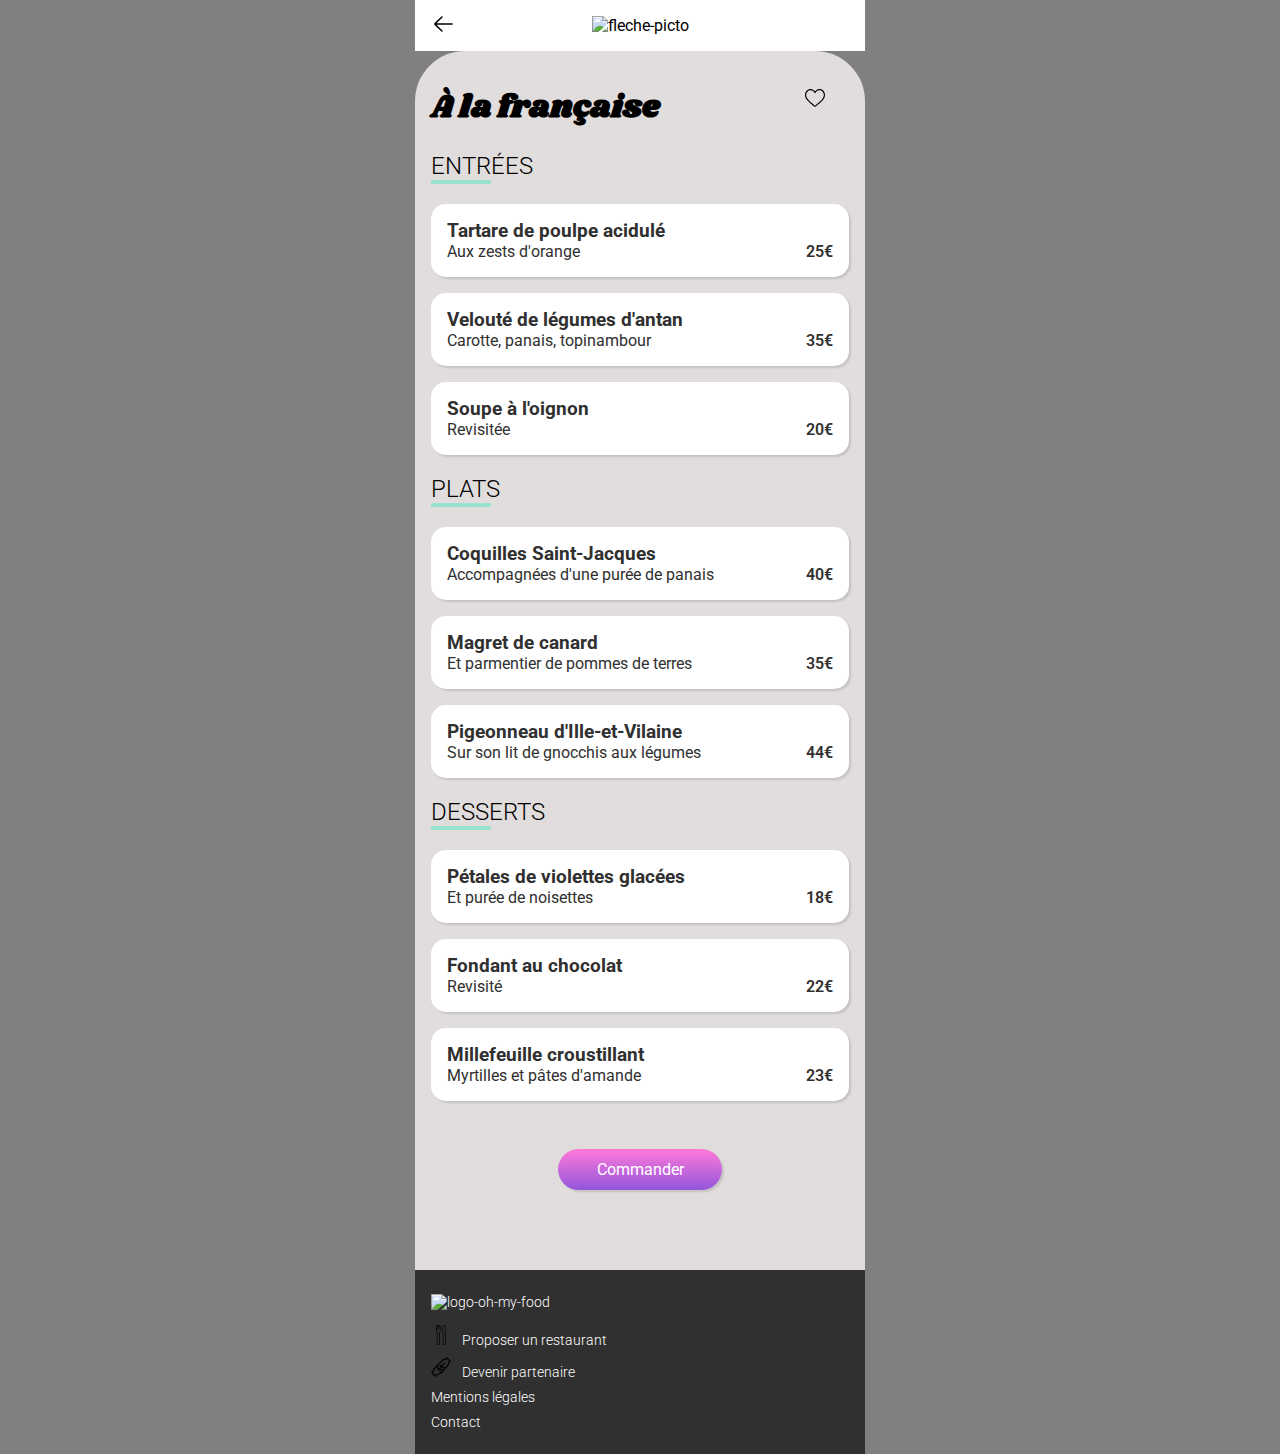
==== index.html @ eeed5c28 "V0.2 Sass réparé version bien avancée du projet" ====
<!DOCTYPE html>
<html lang="fr">
<head>
    <meta charset="UTF-8">
    <meta name="viewport" content="width=device-width, initial-scale=1.0">
    <title>Document</title>
    <link rel="stylesheet" href="style.css">
</head>
<body>

    <div class="page">


        <!-- Section header -->

        <header>

            <div class="fleche-section">
                <img src="images/pictos/left-arrow.svg" alt="">
            </div>

            <img src="images/logo/ohmyfood@2x.svg" alt="fleche-picto">

        </header>


        <!-- Section image -->

        <span>



        </span>



        <!-- Section corps de page -->


        <section class="corps-de-page">


            <div class="titre">

                <h1>À la française</h1>
                
                <span></span>
                
            </div>


            <!-- Section concernant les entrées -->


            <article>

                <h2>Entrées</h2>
    
    
                <a href="">
                    
                    <div>
                        <div class="description-plat">
    
                            <h3>Tartare de poulpe acidulé</h3>
                            <p>Aux zests d'orange</p>
    
                        </div>
    
                        <span>25€</span>
    
                    </div>

                </a>
                
                <a href="">

                    <div>
                        <div class="description-plat">
    
                            <h3>Velouté de légumes d'antan</h3>
                            <p>Carotte, panais, topinambour</p>
    
                        </div>
    
                        <span>35€</span>
    
                    </div>

                </a>

                <a href="">

                    <div>
                        <div class="description-plat">
    
                            <h3>Soupe à l'oignon</h3>
                            <p>Revisitée</p>
    
                        </div>
    
                        <span>20€</span>
    
                    </div>

                </a>
    
    


            </article>


            <!-- Section concernant les plats -->

            <article>

                <h2>Plats</h2>
    

                <a href="">

                    <div>
                        <div class="description-plat">
    
                            <h3>Coquilles Saint-Jacques</h3>
                            <p>Accompagnées d'une purée de panais</p>
    
                        </div>
    
                        <span>40€</span>
    
                    </div>

                </a>

                <a href="">

                    <div>
                        <div class="description-plat">
    
                            <h3>Magret de canard</h3>
                            <p>Et parmentier de pommes de terres</p>
    
                        </div>
    
                        <span>35€</span>
    
                    </div>

                </a>
                
                <a href="">

                    <div>
                        <div class="description-plat">
    
                            <h3>Pigeonneau d'Ille-et-Vilaine</h3>
                            <p>Sur son lit de gnocchis aux légumes</p>
    
                        </div>
    
                        <span>44€</span>
    
                    </div>

                </a>

    
            </article>


            <!-- Section concernant les desserts -->


            <article>

                <h2>Desserts</h2>
    

                <a href="">

                    <div>
                        <div class="description-plat">
    
                            <h3>Pétales de violettes glacées</h3>
                            <p>Et purée de noisettes</p>
    
                        </div>
    
                        <span>18€</span>
    
                    </div>

                </a>

                <a href="">

                    <div>
                        <div class="description-plat">
    
                            <h3>Fondant au chocolat</h3>
                            <p>Revisité</p>
    
                        </div>
    
                        <span>22€</span>
    
                    </div>

                </a>

                <a href="">

                    <div>
                        <div class="description-plat">
    
                            <h3>Millefeuille croustillant</h3>
                            <p>Myrtilles et pâtes d'amande</p>
    
                        </div>
    
                        <span>23€</span>
    
                    </div>

                </a>
    


            </article>




            <a href="" class="bouton-cta">Commander</a>



        </section>


        
        <!-- Section footer -->

        <footer>
            <img src="images/logo/ohmyfood.png" alt="logo-oh-my-food" class="logo-footer">
            <ul>
                <li><a href=""><img src="images/pictos/knife.svg" alt="couvert-picto"> Proposer un restaurant</a></li>
                <li><a href=""><img src="images/pictos/handshake.svg" alt="accord-picto"> Devenir partenaire</a></li>
                <li><a href="">Mentions légales</a></li>
                <li><a href="">Contact</a></li>
            </ul>
        </footer>



    </div>






    
</body>
</html>
---- style.css ----
@import url("https://fonts.googleapis.com/css2?family=Roboto:wght@100;300;400;500;700&family=Shrikhand&display=swap");
.padding, .page header, .page .corps-de-page, .page .corps-de-page article a div {
  padding: 1rem;
}

.arrondis, .page .corps-de-page article a div {
  border-radius: 15px;
}

.ombre, .bouton-cta, .page .corps-de-page article a div {
  -webkit-box-shadow: 2px 2px 2px rgba(50, 50, 50, 0.15);
          box-shadow: 2px 2px 2px rgba(50, 50, 50, 0.15);
}

.shrikhand, h1 {
  font-family: 'Shrikhand', cursive;
}

.roboto, body {
  font-family: 'Roboto', sans-serif;
}

.alignerCentre, .bouton-cta, .page header {
  text-align: center;
}

.block, .bouton-cta, .page .corps-de-page article h2::after, .page footer .logo-footer {
  display: block;
}

.relative, .page header, .page .corps-de-page .titre, .page .corps-de-page article a div {
  position: relative;
}

.absolute, .page header .fleche-section, .page .corps-de-page .titre span, .page .corps-de-page article a div span {
  position: absolute;
}

h2 {
  font-weight: 300;
}

.bouton-cta {
  background: -webkit-gradient(linear, left top, left bottom, from(#FF79DA), to(#9356DC));
  background: linear-gradient(#FF79DA, #9356DC);
  color: #FFF;
  padding: 0.7rem 2rem;
  border-radius: 50px;
  max-width: 100px;
  margin: 3rem auto 4rem;
}

body {
  background-color: grey;
  margin: 0;
}

a {
  color: #313030;
  text-decoration: none;
}

ul {
  list-style: none;
  padding-left: 0;
}

.wrapper, .page {
  width: 450px;
  margin: auto;
}

.page header {
  background-color: #FFF;
}

.page header .fleche-section {
  top: 50%;
  -webkit-transform: translateY(-50%);
          transform: translateY(-50%);
}

.page header .fleche-section img {
  width: 25px;
}

.page .corps-de-page {
  padding-top: 0.7rem;
  background-color: #e2dddd;
  border-top-left-radius: 50px;
  border-top-right-radius: 50px;
}

.page .corps-de-page .titre span {
  width: 20px;
  height: 20px;
  top: 0.3rem;
  right: 1.5rem;
  background: url(images/pictos/heart.svg) no-repeat;
}

.page .corps-de-page article h2 {
  text-transform: uppercase;
}

.page .corps-de-page article h2::after {
  content: "";
  width: 60px;
  height: 4px;
  background-color: #99E2D0;
}

.page .corps-de-page article a div {
  background-color: #FFF;
  margin-bottom: 1rem;
}

.page .corps-de-page article a div .description-plat {
  -webkit-box-shadow: none;
          box-shadow: none;
  padding: 0;
  margin: 0;
}

.page .corps-de-page article a div .description-plat h3, .page .corps-de-page article a div .description-plat p {
  margin: 0;
}

.page .corps-de-page article a div span {
  bottom: 1rem;
  right: 1rem;
  font-weight: 600;
}

.page footer {
  padding: 0.5rem 1rem;
  background-color: #313030;
  color: #FFF;
  font-size: 0.9rem;
  font-weight: 300;
}

.page footer .logo-footer {
  width: 150px;
  margin-top: 1rem;
}

.page footer ul li {
  margin: 0.5rem 0;
}

.page footer ul li a {
  color: #FFF;
}

.page footer ul li a img {
  width: 20px;
  height: 100%;
  color: #FFF;
  margin-right: 0.5rem;
}
/*# sourceMappingURL=style.css.map */
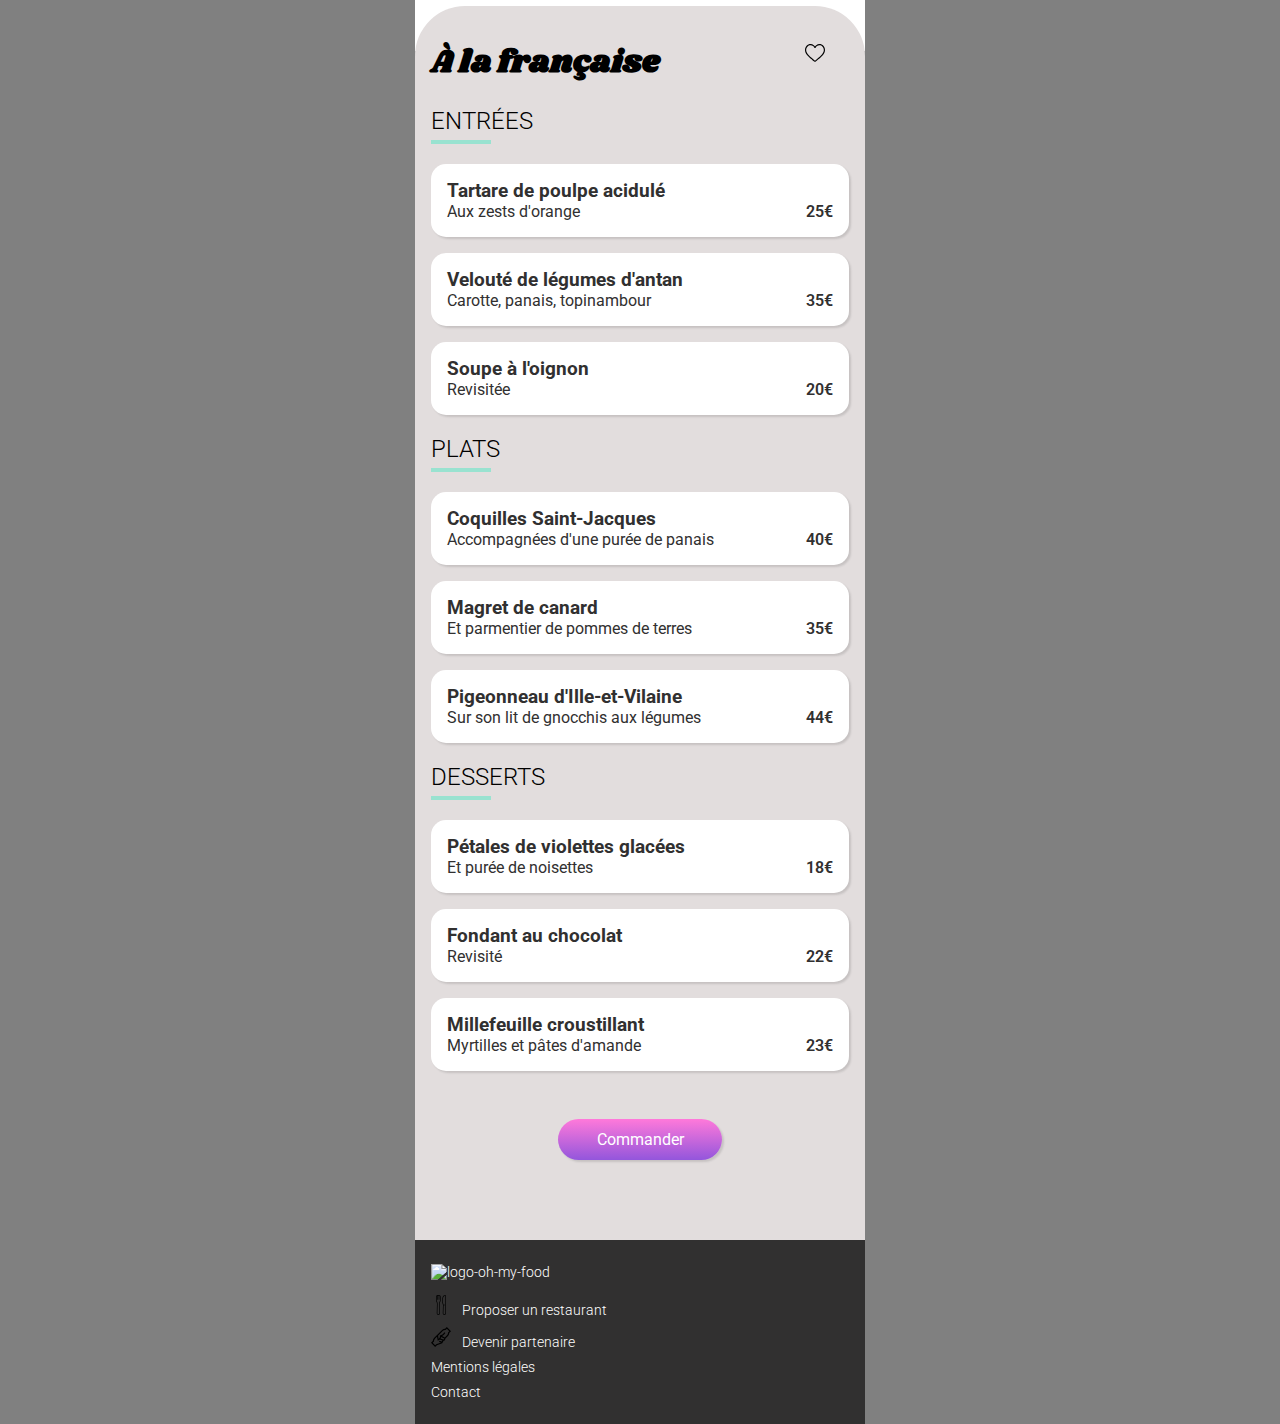
==== commit 95807e0a: "V 0.3 Template de page menu quasi finalisé, reste à traiter les problèmes de couleurs de logo et de " ====
--- a/index.html
+++ b/index.html
@@ -16,21 +16,22 @@
         <header>
 
             <div class="fleche-section">
-                <img src="images/pictos/left-arrow.svg" alt="">
+                <a href=""><img src="images/pictos/left-arrow.svg" alt=""></a>
             </div>
 
             <img src="images/logo/ohmyfood@2x.svg" alt="fleche-picto">
 
+
         </header>
 
 
         <!-- Section image -->
 
-        <span>
-
-
-
-        </span>
+        <figure>
+
+            <img src="images/restaurants/toa-heftiba-DQKerTsQwi0-unsplash.jpg" alt="cuisine-française">
+
+        </figure>
 
 
 
@@ -44,7 +45,7 @@
 
                 <h1>À la française</h1>
                 
-                <span></span>
+                <a href=""><span></span></a>
                 
             </div>
 
--- a/style.css
+++ b/style.css
@@ -24,15 +24,15 @@
   text-align: center;
 }
 
-.block, .bouton-cta, .page .corps-de-page article h2::after, .page footer .logo-footer {
+.block, .bouton-cta, .page figure img, .page .corps-de-page article h2::after, .page footer .logo-footer {
   display: block;
 }
 
-.relative, .page header, .page .corps-de-page .titre, .page .corps-de-page article a div {
+.relative, .page header, .page .corps-de-page, .page .corps-de-page .titre, .page .corps-de-page article a div {
   position: relative;
 }
 
-.absolute, .page header .fleche-section, .page .corps-de-page .titre span, .page .corps-de-page article a div span {
+.absolute, .page header .fleche-section, .page .corps-de-page .titre a span, .page .corps-de-page article a div span {
   position: absolute;
 }
 
@@ -65,6 +65,10 @@
   padding-left: 0;
 }
 
+img {
+  max-width: 100%;
+}
+
 .wrapper, .page {
   width: 450px;
   margin: auto;
@@ -84,14 +88,20 @@
   width: 25px;
 }
 
+.page figure {
+  margin: 0;
+}
+
 .page .corps-de-page {
   padding-top: 0.7rem;
+  z-index: 1;
+  margin-top: -4rem;
   background-color: #e2dddd;
   border-top-left-radius: 50px;
   border-top-right-radius: 50px;
 }
 
-.page .corps-de-page .titre span {
+.page .corps-de-page .titre a span {
   width: 20px;
   height: 20px;
   top: 0.3rem;
@@ -107,6 +117,7 @@
   content: "";
   width: 60px;
   height: 4px;
+  margin-top: 5px;
   background-color: #99E2D0;
 }
 
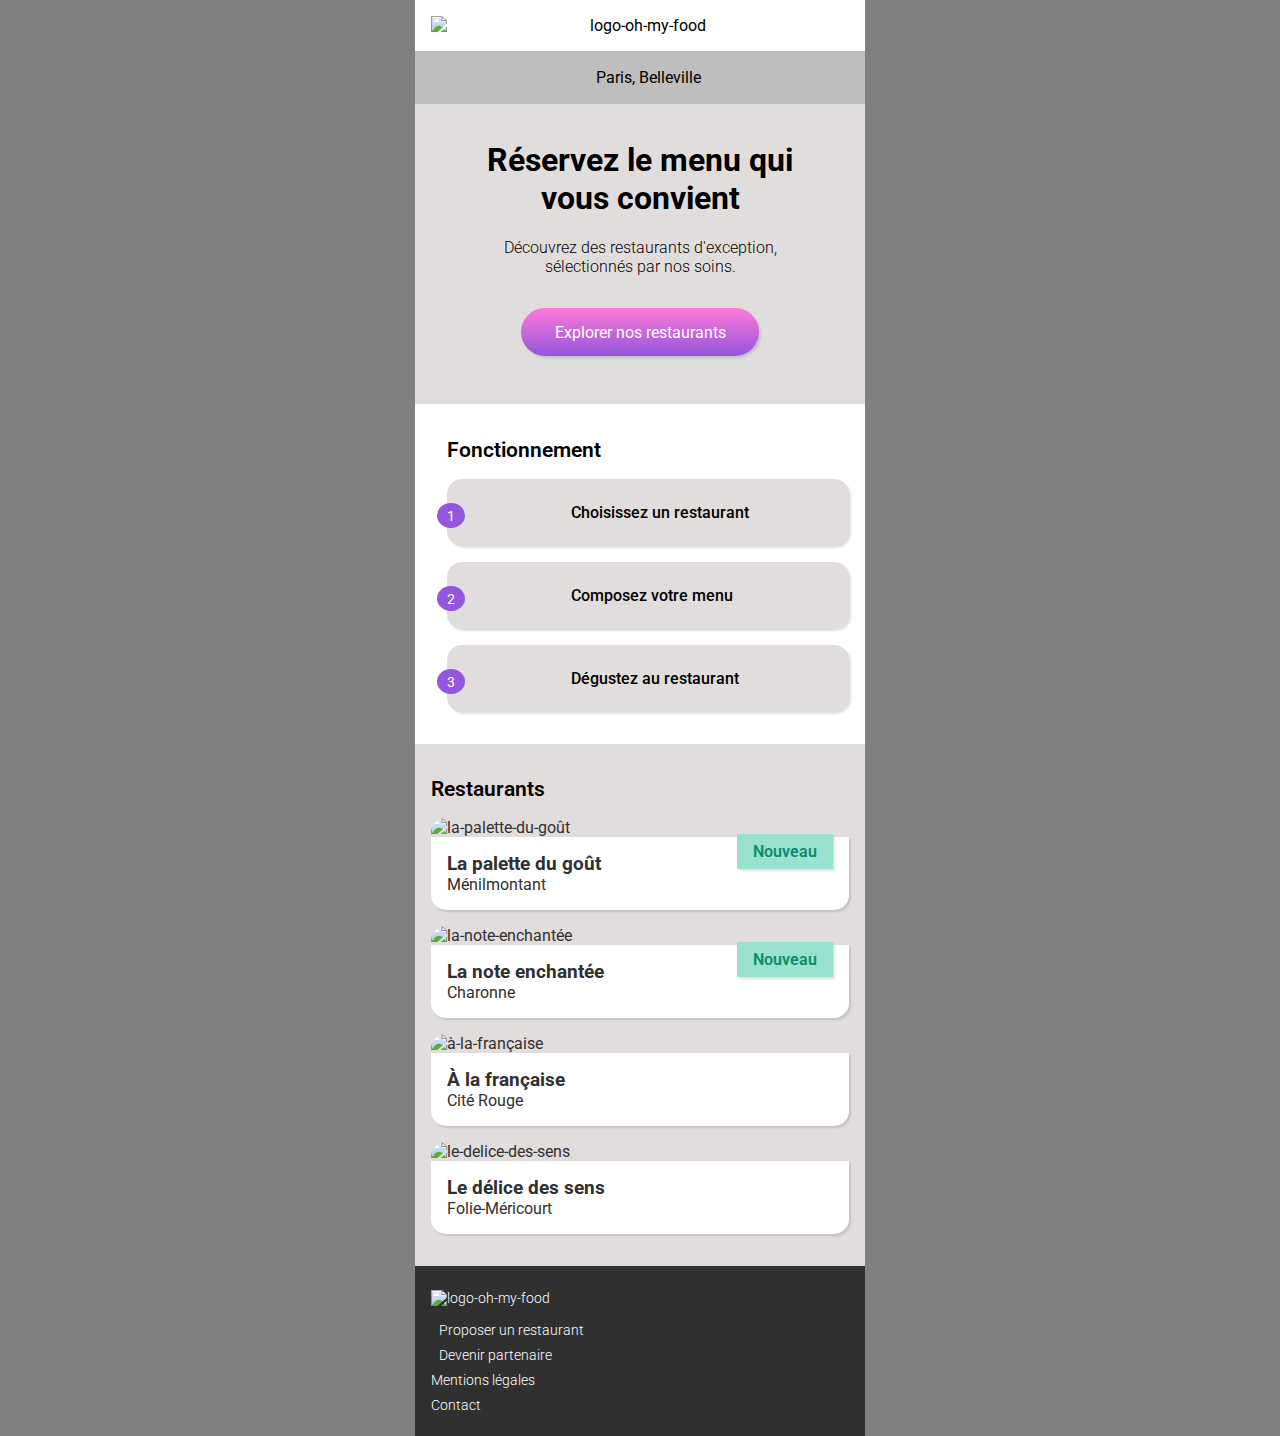
==== commit d60b22a0: "V 0.51 Templates des deux pages finalisés. Largeur max éventuellement à revoir. Il faut maintenant p" ====
--- a/index.html
+++ b/index.html
@@ -3,240 +3,152 @@
 <head>
     <meta charset="UTF-8">
     <meta name="viewport" content="width=device-width, initial-scale=1.0">
-    <title>Document</title>
+    <title>Oh my food</title>
     <link rel="stylesheet" href="style.css">
+    <script src="https://kit.fontawesome.com/1059b1d5ec.js" crossorigin="anonymous"></script>
+    <link href="https://kit-free.fontawesome.com/releases/latest/css/free-v4-shims.min.css" media="all" rel="stylesheet">
+    <link href="https://kit-free.fontawesome.com/releases/latest/css/free-v4-font-face.min.css" media="all" rel="stylesheet">
+    <link href="https://kit-free.fontawesome.com/releases/latest/css/free.min.css" media="all" rel="stylesheet">
 </head>
 <body>
 
-    <div class="page">
+    <div class="page accueil">
 
 
         <!-- Section header -->
 
         <header>
 
-            <div class="fleche-section">
-                <a href=""><img src="images/pictos/left-arrow.svg" alt=""></a>
-            </div>
-
-            <img src="images/logo/ohmyfood@2x.svg" alt="fleche-picto">
+            <img src="images/logo/ohmyfood@2x.svg" alt="logo-oh-my-food">
 
 
         </header>
 
 
-        <!-- Section image -->
+        <!-- Section localisation -->
 
-        <figure>
-
-            <img src="images/restaurants/toa-heftiba-DQKerTsQwi0-unsplash.jpg" alt="cuisine-française">
-
-        </figure>
+        <section class="localisation">
+            <p><i class="fas fa-map-marker-alt"></i>Paris, Belleville</p>
+        </section>
 
 
 
-        <!-- Section corps de page -->
+        <!-- Section présentation -->
 
 
-        <section class="corps-de-page">
+        <section class="presentation">
+
+            <h1>Réservez le menu qui <span>vous convient</span></h1>
+            <p>Découvrez des restaurants d'exception, sélectionnés par nos soins.</p>
+            <a href="" class="bouton-cta">Explorer nos restaurants</a>
+
+        </section>
 
 
-            <div class="titre">
+        <!-- Section fonctionnement -->
 
-                <h1>À la française</h1>
-                
-                <a href=""><span></span></a>
-                
-            </div>
+        
+        <section class="fonctionnement">
+
+            <h2>Fonctionnement</h2>
+
+            <ol>
+                <li><i class="fas fa-mobile-alt"></i><h3>Choisissez un restaurant</h3></li>
+                <li><i class="fas fa-list-ul"></i><h3>Composez votre menu</h3></li>
+                <li><i class="fas fa-store"></i><h3>Dégustez au restaurant</h3></li>
+            </ol>
 
 
-            <!-- Section concernant les entrées -->
-
-
-            <article>
-
-                <h2>Entrées</h2>
-    
-    
-                <a href="">
-                    
-                    <div>
-                        <div class="description-plat">
-    
-                            <h3>Tartare de poulpe acidulé</h3>
-                            <p>Aux zests d'orange</p>
-    
-                        </div>
-    
-                        <span>25€</span>
-    
-                    </div>
-
-                </a>
-                
-                <a href="">
-
-                    <div>
-                        <div class="description-plat">
-    
-                            <h3>Velouté de légumes d'antan</h3>
-                            <p>Carotte, panais, topinambour</p>
-    
-                        </div>
-    
-                        <span>35€</span>
-    
-                    </div>
-
-                </a>
-
-                <a href="">
-
-                    <div>
-                        <div class="description-plat">
-    
-                            <h3>Soupe à l'oignon</h3>
-                            <p>Revisitée</p>
-    
-                        </div>
-    
-                        <span>20€</span>
-    
-                    </div>
-
-                </a>
-    
-    
-
-
-            </article>
-
-
-            <!-- Section concernant les plats -->
-
-            <article>
-
-                <h2>Plats</h2>
-    
-
-                <a href="">
-
-                    <div>
-                        <div class="description-plat">
-    
-                            <h3>Coquilles Saint-Jacques</h3>
-                            <p>Accompagnées d'une purée de panais</p>
-    
-                        </div>
-    
-                        <span>40€</span>
-    
-                    </div>
-
-                </a>
-
-                <a href="">
-
-                    <div>
-                        <div class="description-plat">
-    
-                            <h3>Magret de canard</h3>
-                            <p>Et parmentier de pommes de terres</p>
-    
-                        </div>
-    
-                        <span>35€</span>
-    
-                    </div>
-
-                </a>
-                
-                <a href="">
-
-                    <div>
-                        <div class="description-plat">
-    
-                            <h3>Pigeonneau d'Ille-et-Vilaine</h3>
-                            <p>Sur son lit de gnocchis aux légumes</p>
-    
-                        </div>
-    
-                        <span>44€</span>
-    
-                    </div>
-
-                </a>
-
-    
-            </article>
-
-
-            <!-- Section concernant les desserts -->
-
-
-            <article>
-
-                <h2>Desserts</h2>
-    
-
-                <a href="">
-
-                    <div>
-                        <div class="description-plat">
-    
-                            <h3>Pétales de violettes glacées</h3>
-                            <p>Et purée de noisettes</p>
-    
-                        </div>
-    
-                        <span>18€</span>
-    
-                    </div>
-
-                </a>
-
-                <a href="">
-
-                    <div>
-                        <div class="description-plat">
-    
-                            <h3>Fondant au chocolat</h3>
-                            <p>Revisité</p>
-    
-                        </div>
-    
-                        <span>22€</span>
-    
-                    </div>
-
-                </a>
-
-                <a href="">
-
-                    <div>
-                        <div class="description-plat">
-    
-                            <h3>Millefeuille croustillant</h3>
-                            <p>Myrtilles et pâtes d'amande</p>
-    
-                        </div>
-    
-                        <span>23€</span>
-    
-                    </div>
-
-                </a>
-    
-
-
-            </article>
+        </section>
 
 
 
 
-            <a href="" class="bouton-cta">Commander</a>
+
+        <!-- Section liste de restaurants -->
 
 
+        <section class="restaurants">
+
+            <h2>Restaurants</h2>
+
+            <a href="la-palette-du-gout.html">
+
+                <div>
+                    
+                    <img src="images/restaurants/jay-wennington-N_Y88TWmGwA-unsplash.jpg" alt="la-palette-du-goût">
+    
+                    <em class="nouveau-bouton">Nouveau</em>
+
+                    <div class="description-vignette">
+
+    
+                        <h3>La palette du goût</h3>
+                        <p>Ménilmontant</p>
+    
+                        <a href=""><i class="far fa-heart"></i></a>
+                    </div>
+
+                    
+                </div>
+
+            </a>
+
+            <a href="la-note-enchantee.html">
+
+                <div>
+                    
+                    <img src="images/restaurants/stil-u2Lp8tXIcjw-unsplash.jpg" alt="la-note-enchantée">
+
+                    <em class="nouveau-bouton">Nouveau</em>
+    
+                    <div class="description-vignette">
+    
+                        <h3>La note enchantée</h3>
+                        <p>Charonne</p>
+    
+                        <a href=""><i class="far fa-heart"></i></a>
+                    </div>
+    
+                </div>
+
+            </a>
+
+            <a href="a-la-française.html">
+
+                <div>
+                    
+                    <img src="images/restaurants/toa-heftiba-DQKerTsQwi0-unsplash.jpg" alt="à-la-française">
+    
+                    <div class="description-vignette">
+    
+                        <h3>À la française</h3>
+                        <p>Cité Rouge</p>
+    
+                        <a href=""><i class="far fa-heart"></i></a>
+                    </div>
+    
+                </div>
+
+            </a>
+
+            <a href="le-delice-des-sens.html">
+
+                <div>
+                    
+                    <img src="images/restaurants/louis-hansel-shotsoflouis-qNBGVyOCY8Q-unsplash.jpg" alt="le-delice-des-sens">
+    
+                    <div class="description-vignette">
+    
+                        <h3>Le délice des sens</h3>
+                        <p>Folie-Méricourt</p>
+    
+                        <a href=""><i class="far fa-heart"></i></a>
+                    </div>
+    
+                </div>
+
+            </a>
 
         </section>
 
@@ -247,8 +159,8 @@
         <footer>
             <img src="images/logo/ohmyfood.png" alt="logo-oh-my-food" class="logo-footer">
             <ul>
-                <li><a href=""><img src="images/pictos/knife.svg" alt="couvert-picto"> Proposer un restaurant</a></li>
-                <li><a href=""><img src="images/pictos/handshake.svg" alt="accord-picto"> Devenir partenaire</a></li>
+                <li><a href=""><i class="fas fa-utensils"></i>Proposer un restaurant</a></li>
+                <li><a href=""><i class="fas fa-hands-helping"></i>Devenir partenaire</a></li>
                 <li><a href="">Mentions légales</a></li>
                 <li><a href="">Contact</a></li>
             </ul>
--- a/style.css
+++ b/style.css
@@ -1,13 +1,13 @@
 @import url("https://fonts.googleapis.com/css2?family=Roboto:wght@100;300;400;500;700&family=Shrikhand&display=swap");
-.padding, .page header, .page .corps-de-page, .page .corps-de-page article a div {
+.padding, .vignette, .accueil .fonctionnement ol li, .accueil .restaurants div .description-vignette, .accueil .restaurants .page .corps-de-page article a div .description-plat, .page .corps-de-page article a .accueil .restaurants div .description-plat, .page .corps-de-page article a div, section, .page header, .page .corps-de-page {
   padding: 1rem;
 }
 
-.arrondis, .page .corps-de-page article a div {
+.arrondis, .vignette, .accueil .fonctionnement ol li, .accueil .restaurants div .description-vignette, .accueil .restaurants .page .corps-de-page article a div .description-plat, .page .corps-de-page article a .accueil .restaurants div .description-plat, .page .corps-de-page article a div {
   border-radius: 15px;
 }
 
-.ombre, .bouton-cta, .page .corps-de-page article a div {
+.ombre, .bouton-cta, .nouveau-bouton, .vignette, .accueil .fonctionnement ol li, .accueil .restaurants div .description-vignette, .accueil .restaurants .page .corps-de-page article a div .description-plat, .page .corps-de-page article a .accueil .restaurants div .description-plat, .page .corps-de-page article a div {
   -webkit-box-shadow: 2px 2px 2px rgba(50, 50, 50, 0.15);
           box-shadow: 2px 2px 2px rgba(50, 50, 50, 0.15);
 }
@@ -16,38 +16,68 @@
   font-family: 'Shrikhand', cursive;
 }
 
-.roboto, body {
+.roboto, body, .accueil h1 {
   font-family: 'Roboto', sans-serif;
 }
 
-.alignerCentre, .bouton-cta, .page header {
+.alignerCentre, .bouton-cta, .accueil .localisation, .accueil .presentation, .accueil .fonctionnement ol li::before, .accueil .fonctionnement ol li i, .page header {
   text-align: center;
 }
 
-.block, .bouton-cta, .page figure img, .page .corps-de-page article h2::after, .page footer .logo-footer {
+.block, .bouton-cta, img, .accueil .presentation h1 span, .accueil .fonctionnement ol li::before, .page figure img, .page .corps-de-page article h2::after, .page footer .logo-footer {
   display: block;
 }
 
-.relative, .page header, .page .corps-de-page, .page .corps-de-page .titre, .page .corps-de-page article a div {
+.relative, .vignette, .accueil .fonctionnement ol li, .accueil .restaurants div .description-vignette, .accueil .restaurants .page .corps-de-page article a div .description-plat, .page .corps-de-page article a .accueil .restaurants div .description-plat, .page .corps-de-page article a div, .accueil .restaurants div, .page header, .page .corps-de-page, .page .corps-de-page .titre {
   position: relative;
 }
 
-.absolute, .page header .fleche-section, .page .corps-de-page .titre a span, .page .corps-de-page article a div span {
+.absolute, .nouveau-bouton, .fa-heart, .accueil .fonctionnement ol li::before, .accueil .fonctionnement ol li i, .page header .fleche-section, .page .corps-de-page article a div span {
   position: absolute;
 }
 
 h2 {
   font-weight: 300;
+  font-size: 1.3rem;
 }
 
 .bouton-cta {
+  padding: 0.9rem 1.8rem;
+  max-width: 100px;
+  margin: 3rem auto 4rem;
   background: -webkit-gradient(linear, left top, left bottom, from(#FF79DA), to(#9356DC));
   background: linear-gradient(#FF79DA, #9356DC);
   color: #FFF;
-  padding: 0.7rem 2rem;
   border-radius: 50px;
-  max-width: 100px;
-  margin: 3rem auto 4rem;
+}
+
+.nouveau-bouton {
+  z-index: 1;
+  top: 1rem;
+  right: 1rem;
+  left: auto;
+  padding: 0.5rem 1rem;
+  background-color: #99E2D0;
+  color: #088C6B;
+  font-style: normal;
+  font-weight: 600;
+}
+
+.vignette, .accueil .fonctionnement ol li, .accueil .restaurants div .description-vignette, .accueil .restaurants .page .corps-de-page article a div .description-plat, .page .corps-de-page article a .accueil .restaurants div .description-plat, .page .corps-de-page article a div {
+  background-color: #FFF;
+  margin-bottom: 1rem;
+  cursor: pointer;
+}
+
+.description-vignette, .page .corps-de-page article a div .description-plat {
+  -webkit-box-shadow: none;
+          box-shadow: none;
+  padding: 0;
+  margin: 0;
+}
+
+.description-vignette h3, .page .corps-de-page article a div .description-plat h3, .description-vignette p, .page .corps-de-page article a div .description-plat p {
+  margin: 0;
 }
 
 body {
@@ -69,13 +99,139 @@
   max-width: 100%;
 }
 
+.fa-heart {
+  font-size: 1.5rem;
+}
+
+.fa-heart:hover {
+  color: #9356DC;
+}
+
 .wrapper, .page {
   width: 450px;
   margin: auto;
 }
 
+.accueil h2 {
+  font-weight: 600;
+}
+
+.accueil .localisation {
+  background-color: #bebebe;
+  padding: 0.05rem;
+}
+
+.accueil .localisation p i {
+  margin-right: 1rem;
+}
+
+.accueil .presentation {
+  background-color: #e2dddd;
+}
+
+.accueil .presentation p {
+  font-weight: 300;
+  max-width: 300px;
+  margin: auto;
+}
+
+.accueil .presentation .bouton-cta {
+  max-width: 180px;
+  margin: 2rem auto;
+}
+
+.accueil .fonctionnement {
+  padding-left: 2rem;
+  background-color: #FFF;
+}
+
+.accueil .fonctionnement ol {
+  padding-left: 0;
+}
+
+.accueil .fonctionnement ol li {
+  padding: 1.5rem;
+  background-color: #e2dddd;
+  list-style: none;
+}
+
+.accueil .fonctionnement ol li::before {
+  padding: 0.3rem 0.6rem 0.2rem;
+  font-size: 0.9rem;
+  margin-left: -2.1rem;
+  background-color: #9356DC;
+  color: #FFF;
+  border-radius: 100%;
+}
+
+.accueil .fonctionnement ol li::before:nth-of-type(1) {
+  content: "1";
+}
+
+.accueil .fonctionnement ol li::before:nth-of-type(2) {
+  content: "2";
+}
+
+.accueil .fonctionnement ol li::before:nth-of-type(3) {
+  content: "3";
+}
+
+.accueil .fonctionnement ol li:nth-of-type(1)::before {
+  content: "1";
+}
+
+.accueil .fonctionnement ol li:nth-of-type(2)::before {
+  content: "2";
+}
+
+.accueil .fonctionnement ol li:nth-of-type(3)::before {
+  content: "3";
+}
+
+.accueil .fonctionnement ol li i {
+  width: 20px;
+  left: 10%;
+  top: 40%;
+  color: #7B7B7B;
+  font-size: 1.3rem;
+}
+
+.accueil .fonctionnement ol li h3 {
+  padding-left: 100px;
+  margin: 0;
+  font-size: 1rem;
+  font-weight: 500;
+}
+
+.accueil .restaurants {
+  background-color: #e2dddd;
+}
+
+.accueil .restaurants div img {
+  max-height: 200px;
+  width: 100%;
+  -o-object-fit: cover;
+     object-fit: cover;
+  border-top-left-radius: 15px;
+  border-top-right-radius: 15px;
+}
+
+.accueil .restaurants div .vignette, .accueil .restaurants div .fonctionnement ol li, .accueil .fonctionnement ol .restaurants div li, .accueil .restaurants div .description-vignette, .accueil .restaurants .page .corps-de-page article a div .description-plat, .page .corps-de-page article a .accueil .restaurants div .description-plat, .accueil .restaurants div .page .corps-de-page article a div, .page .corps-de-page article a .accueil .restaurants div div {
+  border-top-left-radius: 0;
+  border-top-right-radius: 0;
+}
+
+.accueil .restaurants div .description-vignette .fa-heart, .accueil .restaurants .page .corps-de-page article a div .description-plat .fa-heart, .page .corps-de-page article a .accueil .restaurants div .description-plat .fa-heart {
+  right: 1.5rem;
+  top: 25%;
+}
+
 .page header {
   background-color: #FFF;
+}
+
+.page header img {
+  margin: auto;
 }
 
 .page header .fleche-section {
@@ -84,12 +240,19 @@
           transform: translateY(-50%);
 }
 
-.page header .fleche-section img {
+.page header .fleche-section i {
   width: 25px;
 }
 
 .page figure {
   margin: 0;
+}
+
+.page figure img {
+  width: 100%;
+  max-height: 300px;
+  -o-object-fit: cover;
+     object-fit: cover;
 }
 
 .page .corps-de-page {
@@ -101,12 +264,16 @@
   border-top-right-radius: 50px;
 }
 
-.page .corps-de-page .titre a span {
+.page .corps-de-page .titre h1 {
+  font-size: 2rem;
+}
+
+.page .corps-de-page .titre a .fa-heart {
   width: 20px;
   height: 20px;
-  top: 0.3rem;
+  top: 0.7rem;
   right: 1.5rem;
-  background: url(images/pictos/heart.svg) no-repeat;
+  font-size: 1.5rem;
 }
 
 .page .corps-de-page article h2 {
@@ -121,22 +288,6 @@
   background-color: #99E2D0;
 }
 
-.page .corps-de-page article a div {
-  background-color: #FFF;
-  margin-bottom: 1rem;
-}
-
-.page .corps-de-page article a div .description-plat {
-  -webkit-box-shadow: none;
-          box-shadow: none;
-  padding: 0;
-  margin: 0;
-}
-
-.page .corps-de-page article a div .description-plat h3, .page .corps-de-page article a div .description-plat p {
-  margin: 0;
-}
-
 .page .corps-de-page article a div span {
   bottom: 1rem;
   right: 1rem;
@@ -164,10 +315,10 @@
   color: #FFF;
 }
 
-.page footer ul li a img {
-  width: 20px;
-  height: 100%;
+.page footer ul li a i {
+  width: 18px;
   color: #FFF;
   margin-right: 0.5rem;
+  text-align: center;
 }
 /*# sourceMappingURL=style.css.map */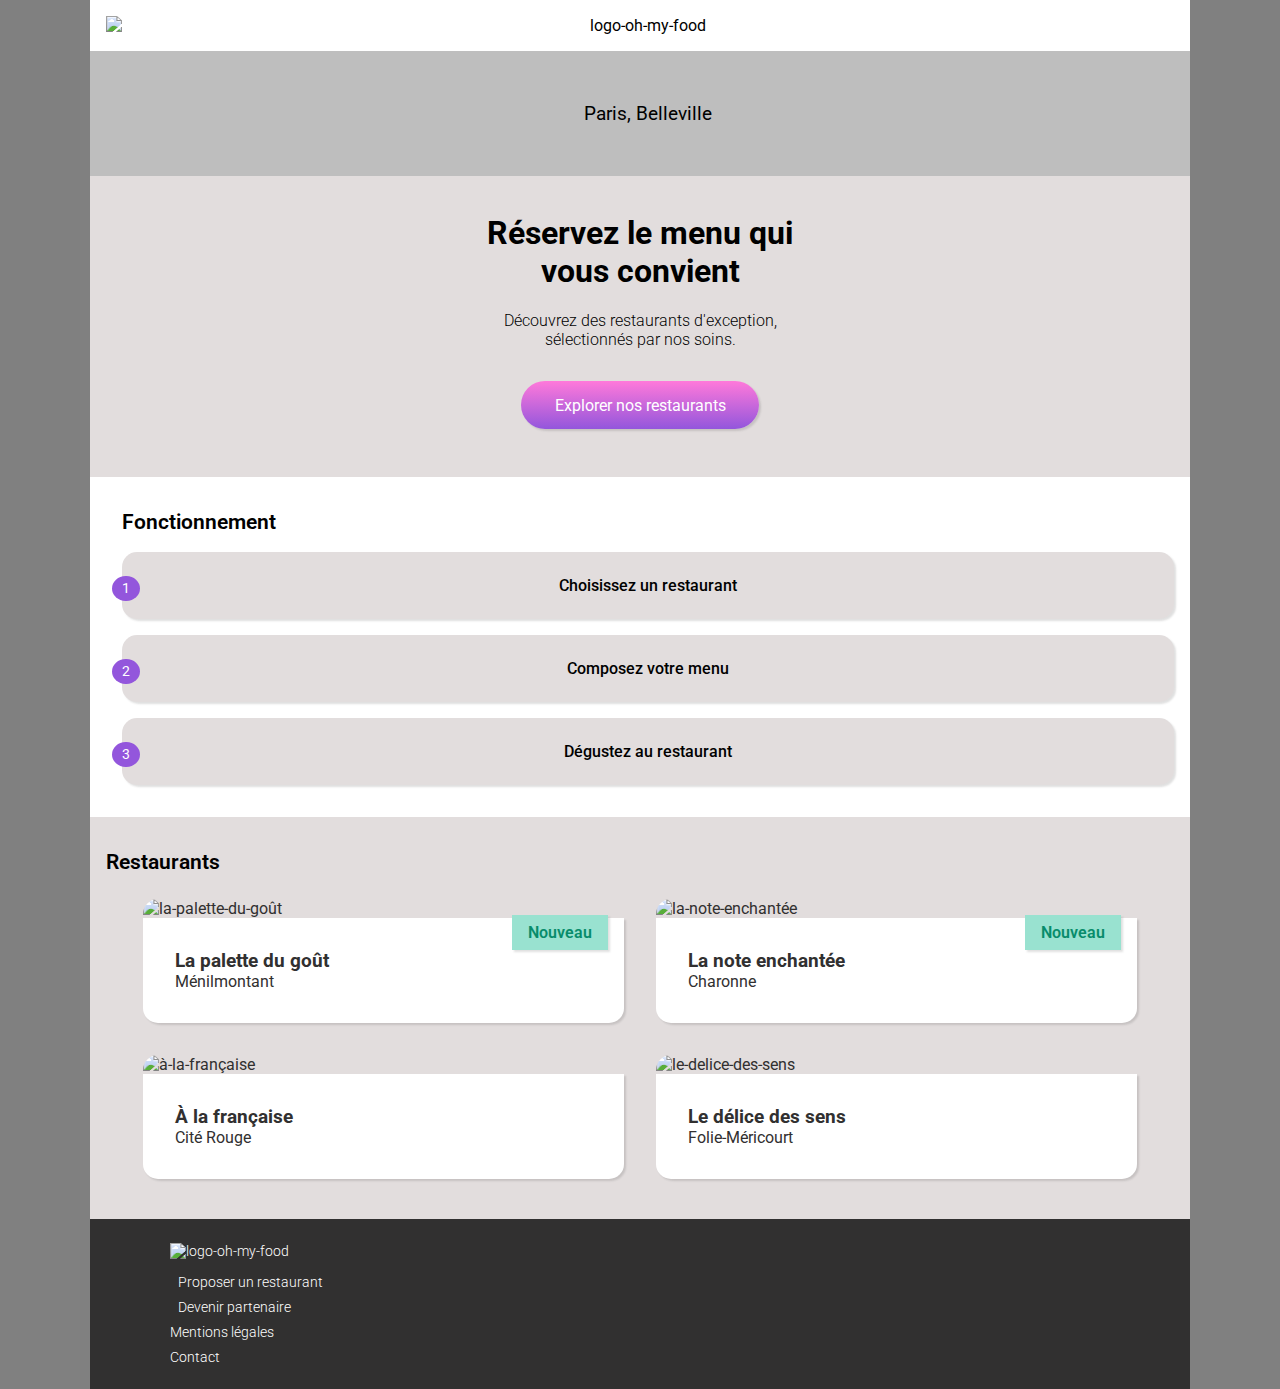
==== commit dde27a7f: "V 0.68 Responsive terminé. Quelques ajustements éventuels à finaliser. Passer aux animations ensuite" ====
--- a/index.html
+++ b/index.html
@@ -72,83 +72,88 @@
 
             <h2>Restaurants</h2>
 
-            <a href="la-palette-du-gout.html">
+            <div class="liste-restaurants">
 
-                <div>
-                    
-                    <img src="images/restaurants/jay-wennington-N_Y88TWmGwA-unsplash.jpg" alt="la-palette-du-goût">
+                <a href="la-palette-du-gout.html">
     
-                    <em class="nouveau-bouton">Nouveau</em>
-
-                    <div class="description-vignette">
-
+                    <div class="restaurant-item">
+                        
+                        <img src="images/restaurants/jay-wennington-N_Y88TWmGwA-unsplash.jpg" alt="la-palette-du-goût">
+        
+                        <em class="nouveau-bouton">Nouveau</em>
     
-                        <h3>La palette du goût</h3>
-                        <p>Ménilmontant</p>
+                        <div class="description-vignette">
     
-                        <a href=""><i class="far fa-heart"></i></a>
-                    </div>
-
-                    
-                </div>
-
-            </a>
-
-            <a href="la-note-enchantee.html">
-
-                <div>
-                    
-                    <img src="images/restaurants/stil-u2Lp8tXIcjw-unsplash.jpg" alt="la-note-enchantée">
-
-                    <em class="nouveau-bouton">Nouveau</em>
+        
+                            <h3>La palette du goût</h3>
+                            <p>Ménilmontant</p>
+        
+                            <a href=""><i class="far fa-heart"></i></a>
+                        </div>
     
-                    <div class="description-vignette">
-    
-                        <h3>La note enchantée</h3>
-                        <p>Charonne</p>
-    
-                        <a href=""><i class="far fa-heart"></i></a>
+                        
                     </div>
     
-                </div>
-
-            </a>
-
-            <a href="a-la-française.html">
-
-                <div>
-                    
-                    <img src="images/restaurants/toa-heftiba-DQKerTsQwi0-unsplash.jpg" alt="à-la-française">
+                </a>
     
-                    <div class="description-vignette">
+                <a href="la-note-enchantee.html">
     
-                        <h3>À la française</h3>
-                        <p>Cité Rouge</p>
+                    <div class="restaurant-item">
+                        
+                        <img src="images/restaurants/stil-u2Lp8tXIcjw-unsplash.jpg" alt="la-note-enchantée">
     
-                        <a href=""><i class="far fa-heart"></i></a>
+                        <em class="nouveau-bouton">Nouveau</em>
+        
+                        <div class="description-vignette">
+        
+                            <h3>La note enchantée</h3>
+                            <p>Charonne</p>
+        
+                            <a href=""><i class="far fa-heart"></i></a>
+                        </div>
+        
                     </div>
     
-                </div>
-
-            </a>
-
-            <a href="le-delice-des-sens.html">
-
-                <div>
-                    
-                    <img src="images/restaurants/louis-hansel-shotsoflouis-qNBGVyOCY8Q-unsplash.jpg" alt="le-delice-des-sens">
+                </a>
     
-                    <div class="description-vignette">
+                <a href="a-la-française.html">
     
-                        <h3>Le délice des sens</h3>
-                        <p>Folie-Méricourt</p>
-    
-                        <a href=""><i class="far fa-heart"></i></a>
+                    <div class="restaurant-item">
+                        
+                        <img src="images/restaurants/toa-heftiba-DQKerTsQwi0-unsplash.jpg" alt="à-la-française">
+        
+                        <div class="description-vignette">
+        
+                            <h3>À la française</h3>
+                            <p>Cité Rouge</p>
+        
+                            <a href=""><i class="far fa-heart"></i></a>
+                        </div>
+        
                     </div>
     
-                </div>
+                </a>
+    
+                <a href="le-delice-des-sens.html">
+    
+                    <div class="restaurant-item">
+                        
+                        <img src="images/restaurants/louis-hansel-shotsoflouis-qNBGVyOCY8Q-unsplash.jpg" alt="le-delice-des-sens">
+        
+                        <div class="description-vignette">
+        
+                            <h3>Le délice des sens</h3>
+                            <p>Folie-Méricourt</p>
+        
+                            <a href=""><i class="far fa-heart"></i></a>
+                        </div>
+        
+                    </div>
+    
+                </a>
 
-            </a>
+            </div>
+
 
         </section>
 
@@ -162,7 +167,7 @@
                 <li><a href=""><i class="fas fa-utensils"></i>Proposer un restaurant</a></li>
                 <li><a href=""><i class="fas fa-hands-helping"></i>Devenir partenaire</a></li>
                 <li><a href="">Mentions légales</a></li>
-                <li><a href="">Contact</a></li>
+                <li><a href="mailto:mb.bruggisser@gmail.com">Contact</a></li>
             </ul>
         </footer>
 
--- a/style.css
+++ b/style.css
@@ -1,13 +1,13 @@
 @import url("https://fonts.googleapis.com/css2?family=Roboto:wght@100;300;400;500;700&family=Shrikhand&display=swap");
-.padding, .vignette, .accueil .fonctionnement ol li, .accueil .restaurants div .description-vignette, .accueil .restaurants .page .corps-de-page article a div .description-plat, .page .corps-de-page article a .accueil .restaurants div .description-plat, .page .corps-de-page article a div, section, .page header, .page .corps-de-page {
+.padding, .vignette, .accueil .fonctionnement ol li, .accueil .restaurants .liste-restaurants div .description-vignette, .accueil .restaurants .liste-restaurants .page .corps-de-page .plats article .liste-plats a div .description-plat, .page .corps-de-page .plats article .liste-plats a .accueil .restaurants .liste-restaurants div .description-plat, .page .corps-de-page .plats article .liste-plats a div, section, .page header, .page .corps-de-page {
   padding: 1rem;
 }
 
-.arrondis, .vignette, .accueil .fonctionnement ol li, .accueil .restaurants div .description-vignette, .accueil .restaurants .page .corps-de-page article a div .description-plat, .page .corps-de-page article a .accueil .restaurants div .description-plat, .page .corps-de-page article a div {
+.arrondis, .vignette, .accueil .fonctionnement ol li, .accueil .restaurants .liste-restaurants div .description-vignette, .accueil .restaurants .liste-restaurants .page .corps-de-page .plats article .liste-plats a div .description-plat, .page .corps-de-page .plats article .liste-plats a .accueil .restaurants .liste-restaurants div .description-plat, .page .corps-de-page .plats article .liste-plats a div {
   border-radius: 15px;
 }
 
-.ombre, .bouton-cta, .nouveau-bouton, .vignette, .accueil .fonctionnement ol li, .accueil .restaurants div .description-vignette, .accueil .restaurants .page .corps-de-page article a div .description-plat, .page .corps-de-page article a .accueil .restaurants div .description-plat, .page .corps-de-page article a div {
+.ombre, .bouton-cta, .nouveau-bouton, .vignette, .accueil .fonctionnement ol li, .accueil .restaurants .liste-restaurants div .description-vignette, .accueil .restaurants .liste-restaurants .page .corps-de-page .plats article .liste-plats a div .description-plat, .page .corps-de-page .plats article .liste-plats a .accueil .restaurants .liste-restaurants div .description-plat, .page .corps-de-page .plats article .liste-plats a div {
   -webkit-box-shadow: 2px 2px 2px rgba(50, 50, 50, 0.15);
           box-shadow: 2px 2px 2px rgba(50, 50, 50, 0.15);
 }
@@ -24,16 +24,25 @@
   text-align: center;
 }
 
-.block, .bouton-cta, img, .accueil .presentation h1 span, .accueil .fonctionnement ol li::before, .page figure img, .page .corps-de-page article h2::after, .page footer .logo-footer {
+.block, .bouton-cta, img, .accueil .presentation h1 span, .accueil .fonctionnement ol li::before, .page figure img, .page .corps-de-page .plats article h2::after, .page footer .logo-footer {
   display: block;
 }
 
-.relative, .vignette, .accueil .fonctionnement ol li, .accueil .restaurants div .description-vignette, .accueil .restaurants .page .corps-de-page article a div .description-plat, .page .corps-de-page article a .accueil .restaurants div .description-plat, .page .corps-de-page article a div, .accueil .restaurants div, .page header, .page .corps-de-page, .page .corps-de-page .titre {
+.cacher {
+  display: none;
+}
+
+.relative, .vignette, .accueil .fonctionnement ol li, .accueil .restaurants .liste-restaurants div .description-vignette, .accueil .restaurants .liste-restaurants .page .corps-de-page .plats article .liste-plats a div .description-plat, .page .corps-de-page .plats article .liste-plats a .accueil .restaurants .liste-restaurants div .description-plat, .page .corps-de-page .plats article .liste-plats a div, .accueil .restaurants .liste-restaurants div, .page header, .page .corps-de-page, .page .corps-de-page .titre {
   position: relative;
 }
 
-.absolute, .nouveau-bouton, .fa-heart, .accueil .fonctionnement ol li::before, .accueil .fonctionnement ol li i, .page header .fleche-section, .page .corps-de-page article a div span {
+.absolute, .nouveau-bouton, .fa-heart, .accueil .fonctionnement ol li::before, .accueil .fonctionnement ol li i, .page header .fleche-section, .page .corps-de-page .plats article .liste-plats a div span {
   position: absolute;
+}
+
+.animer, .bouton-cta {
+  -webkit-transition: 0.5s;
+  transition: 0.5s;
 }
 
 h2 {
@@ -49,6 +58,11 @@
   background: linear-gradient(#FF79DA, #9356DC);
   color: #FFF;
   border-radius: 50px;
+}
+
+.bouton-cta:hover {
+  background: -webkit-gradient(linear, left top, left bottom, from(#E69AE0), to(#B274E1));
+  background: linear-gradient(#E69AE0, #B274E1);
 }
 
 .nouveau-bouton {
@@ -63,20 +77,20 @@
   font-weight: 600;
 }
 
-.vignette, .accueil .fonctionnement ol li, .accueil .restaurants div .description-vignette, .accueil .restaurants .page .corps-de-page article a div .description-plat, .page .corps-de-page article a .accueil .restaurants div .description-plat, .page .corps-de-page article a div {
+.vignette, .accueil .fonctionnement ol li, .accueil .restaurants .liste-restaurants div .description-vignette, .accueil .restaurants .liste-restaurants .page .corps-de-page .plats article .liste-plats a div .description-plat, .page .corps-de-page .plats article .liste-plats a .accueil .restaurants .liste-restaurants div .description-plat, .page .corps-de-page .plats article .liste-plats a div {
   background-color: #FFF;
   margin-bottom: 1rem;
   cursor: pointer;
 }
 
-.description-vignette, .page .corps-de-page article a div .description-plat {
+.description-vignette, .page .corps-de-page .plats article .liste-plats a div .description-plat {
   -webkit-box-shadow: none;
           box-shadow: none;
   padding: 0;
   margin: 0;
 }
 
-.description-vignette h3, .page .corps-de-page article a div .description-plat h3, .description-vignette p, .page .corps-de-page article a div .description-plat p {
+.description-vignette h3, .page .corps-de-page .plats article .liste-plats a div .description-plat h3, .description-vignette p, .page .corps-de-page .plats article .liste-plats a div .description-plat p {
   margin: 0;
 }
 
@@ -108,8 +122,20 @@
 }
 
 .wrapper, .page {
-  width: 450px;
+  width: 400px;
   margin: auto;
+}
+
+@media (min-width: 800px) {
+  .wrapper, .page {
+    width: 800px;
+  }
+}
+
+@media (min-width: 1100px) {
+  .wrapper, .page {
+    width: 1100px;
+  }
 }
 
 .accueil h2 {
@@ -207,7 +233,7 @@
   background-color: #e2dddd;
 }
 
-.accueil .restaurants div img {
+.accueil .restaurants .liste-restaurants div img {
   max-height: 200px;
   width: 100%;
   -o-object-fit: cover;
@@ -216,14 +242,60 @@
   border-top-right-radius: 15px;
 }
 
-.accueil .restaurants div .vignette, .accueil .restaurants div .fonctionnement ol li, .accueil .fonctionnement ol .restaurants div li, .accueil .restaurants div .description-vignette, .accueil .restaurants .page .corps-de-page article a div .description-plat, .page .corps-de-page article a .accueil .restaurants div .description-plat, .accueil .restaurants div .page .corps-de-page article a div, .page .corps-de-page article a .accueil .restaurants div div {
+.accueil .restaurants .liste-restaurants div .vignette, .accueil .restaurants .liste-restaurants div .fonctionnement ol li, .accueil .fonctionnement ol .restaurants .liste-restaurants div li, .accueil .restaurants .liste-restaurants div .description-vignette, .accueil .restaurants .liste-restaurants .page .corps-de-page .plats article .liste-plats a div .description-plat, .page .corps-de-page .plats article .liste-plats a .accueil .restaurants .liste-restaurants div .description-plat, .accueil .restaurants .liste-restaurants div .page .corps-de-page .plats article .liste-plats a div, .page .corps-de-page .plats article .liste-plats a .accueil .restaurants .liste-restaurants div div {
   border-top-left-radius: 0;
   border-top-right-radius: 0;
 }
 
-.accueil .restaurants div .description-vignette .fa-heart, .accueil .restaurants .page .corps-de-page article a div .description-plat .fa-heart, .page .corps-de-page article a .accueil .restaurants div .description-plat .fa-heart {
+.accueil .restaurants .liste-restaurants div .description-vignette .fa-heart, .accueil .restaurants .liste-restaurants .page .corps-de-page .plats article .liste-plats a div .description-plat .fa-heart, .page .corps-de-page .plats article .liste-plats a .accueil .restaurants .liste-restaurants div .description-plat .fa-heart {
   right: 1.5rem;
   top: 25%;
+}
+
+@media (min-width: 800px) {
+  .accueil .localisation {
+    padding: 2rem;
+  }
+  .accueil .localisation p {
+    font-size: 1.2rem;
+  }
+  .accueil .fonctionnement ol li h3 {
+    padding-left: 0;
+    text-align: center;
+  }
+  .accueil .fonctionnement ol li i {
+    left: 30%;
+  }
+  .accueil .restaurants .liste-restaurants {
+    display: -webkit-box;
+    display: -ms-flexbox;
+    display: flex;
+    -ms-flex-wrap: wrap;
+        flex-wrap: wrap;
+    -webkit-box-pack: center;
+        -ms-flex-pack: center;
+            justify-content: center;
+  }
+  .accueil .restaurants .liste-restaurants .restaurant-item {
+    width: 45%;
+    margin: 0.5rem 1rem;
+  }
+  .accueil .restaurants .liste-restaurants .restaurant-item .description-vignette, .accueil .restaurants .liste-restaurants .restaurant-item .page .corps-de-page .plats article .liste-plats a div .description-plat, .page .corps-de-page .plats article .liste-plats a div .accueil .restaurants .liste-restaurants .restaurant-item .description-plat {
+    padding: 2rem;
+  }
+}
+
+@media (min-width: 1100px) {
+  .accueil .fonctionnement ol li h3 {
+    padding-left: 0;
+    text-align: center;
+  }
+  .accueil .fonctionnement ol li i {
+    left: 35%;
+  }
+  .accueil .restaurants .liste-restaurants .restaurants-item .description-vignette, .accueil .restaurants .liste-restaurants .restaurants-item .page .corps-de-page .plats article .liste-plats a div .description-plat, .page .corps-de-page .plats article .liste-plats a div .accueil .restaurants .liste-restaurants .restaurants-item .description-plat {
+    width: 408px;
+  }
 }
 
 .page header {
@@ -253,6 +325,12 @@
   max-height: 300px;
   -o-object-fit: cover;
      object-fit: cover;
+}
+
+@media (min-width: 800px) {
+  .page figure img {
+    max-height: 400px;
+  }
 }
 
 .page .corps-de-page {
@@ -276,11 +354,11 @@
   font-size: 1.5rem;
 }
 
-.page .corps-de-page article h2 {
+.page .corps-de-page .plats article h2 {
   text-transform: uppercase;
 }
 
-.page .corps-de-page article h2::after {
+.page .corps-de-page .plats article h2::after {
   content: "";
   width: 60px;
   height: 4px;
@@ -288,10 +366,42 @@
   background-color: #99E2D0;
 }
 
-.page .corps-de-page article a div span {
+.page .corps-de-page .plats article .liste-plats a div span {
   bottom: 1rem;
   right: 1rem;
   font-weight: 600;
+}
+
+@media (min-width: 800px) {
+  .page .corps-de-page h1, .page .corps-de-page h2 {
+    margin-left: 4rem;
+  }
+  .page .corps-de-page .plats article .liste-plats a div {
+    width: 80%;
+    margin: 0 auto 1rem;
+  }
+}
+
+@media (min-width: 1100px) {
+  .page .corps-de-page h1, .page .corps-de-page h2 {
+    margin-left: 0;
+    text-align: center;
+  }
+  .page .corps-de-page h2::after {
+    margin: auto;
+  }
+  .page .corps-de-page .plats {
+    display: -webkit-box;
+    display: -ms-flexbox;
+    display: flex;
+    -webkit-box-pack: justify;
+        -ms-flex-pack: justify;
+            justify-content: space-between;
+  }
+  .page .corps-de-page .plats article .liste-plats a div {
+    width: 310px;
+    padding: 2rem 1rem;
+  }
 }
 
 .page footer {
@@ -321,4 +431,10 @@
   margin-right: 0.5rem;
   text-align: center;
 }
+
+@media (min-width: 800px) {
+  .page footer img, .page footer ul {
+    margin-left: 4rem;
+  }
+}
 /*# sourceMappingURL=style.css.map */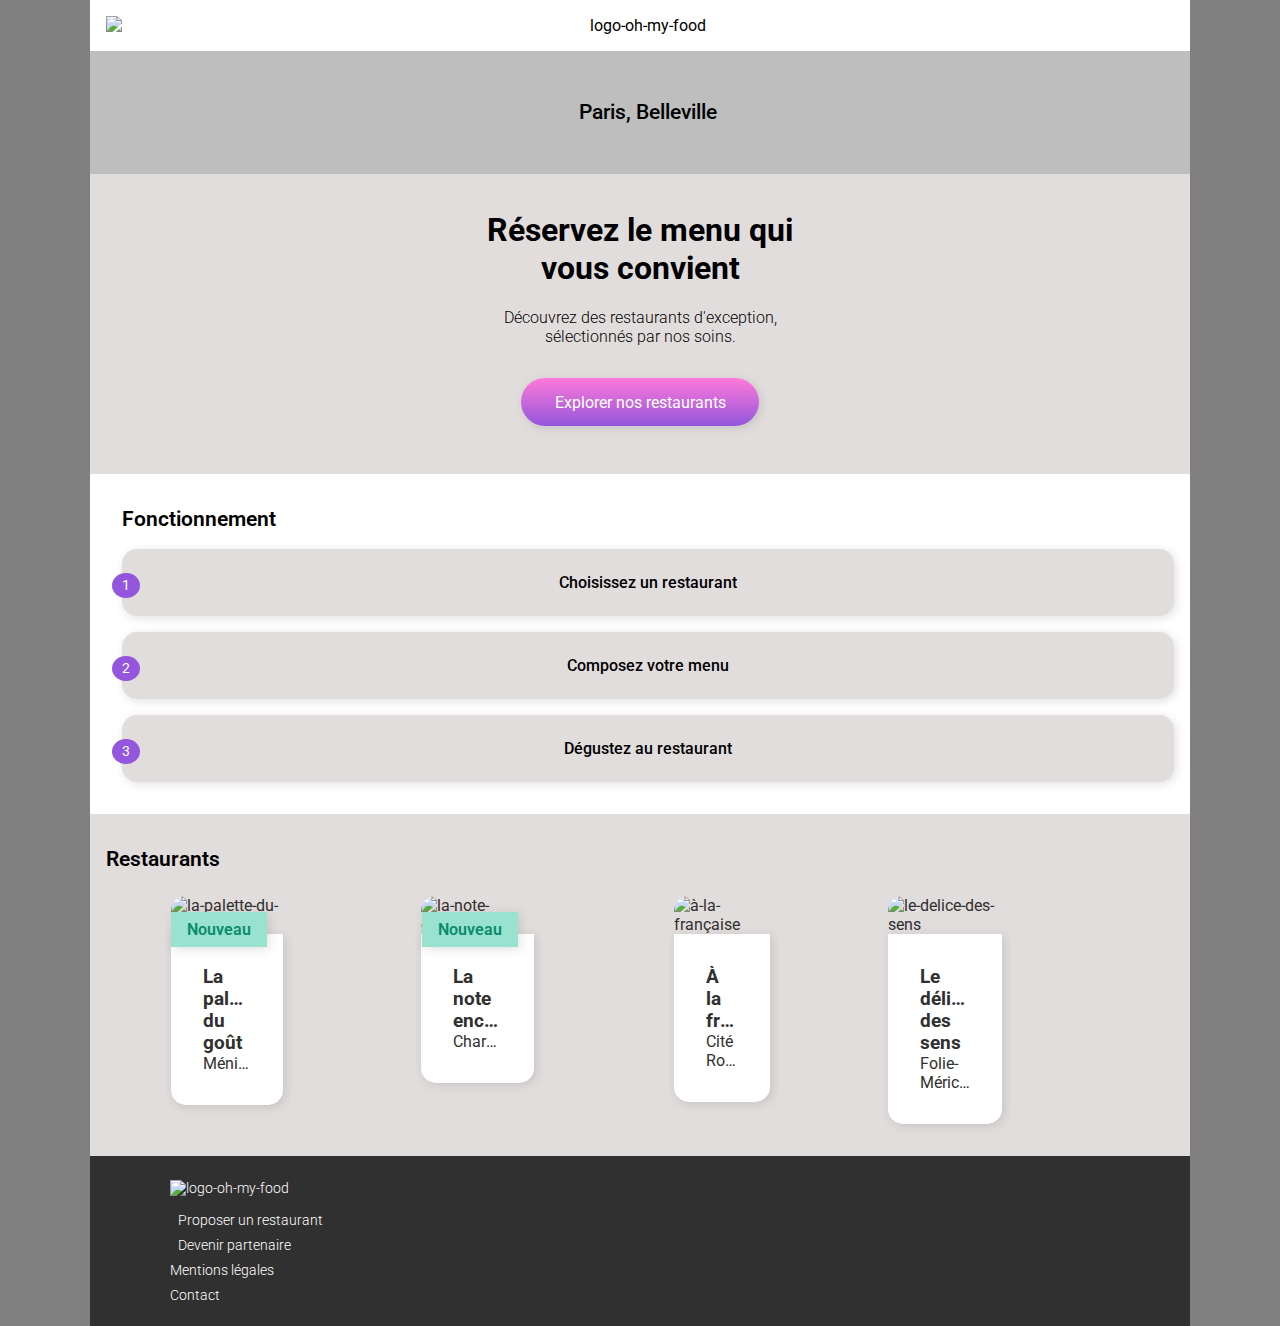
==== commit c29c76a2: "V 1.2 Check W3C OK" ====
--- a/index.html
+++ b/index.html
@@ -12,6 +12,10 @@
 </head>
 <body>
 
+    <!-- <div class="loading-spinner">
+        <div class="cercle"></div>
+    </div> -->
+
     <div class="page accueil">
 
 
@@ -28,7 +32,7 @@
         <!-- Section localisation -->
 
         <section class="localisation">
-            <p><i class="fas fa-map-marker-alt"></i>Paris, Belleville</p>
+            <h2><i class="fas fa-map-marker-alt"></i>Paris, Belleville</h2>
         </section>
 
 
@@ -88,7 +92,10 @@
                             <h3>La palette du goût</h3>
                             <p>Ménilmontant</p>
         
-                            <a href=""><i class="far fa-heart"></i></a>
+                            <em>
+                                <i class="far fa-heart"></i>
+                                <i class="fas fa-heart"></i>
+                            </em>
                         </div>
     
                         
@@ -109,7 +116,10 @@
                             <h3>La note enchantée</h3>
                             <p>Charonne</p>
         
-                            <a href=""><i class="far fa-heart"></i></a>
+                            <em>
+                                <i class="far fa-heart"></i>
+                                <i class="fas fa-heart"></i>
+                            </em>
                         </div>
         
                     </div>
@@ -127,7 +137,10 @@
                             <h3>À la française</h3>
                             <p>Cité Rouge</p>
         
-                            <a href=""><i class="far fa-heart"></i></a>
+                            <em>
+                                <i class="far fa-heart"></i>
+                                <i class="fas fa-heart"></i>
+                            </em>
                         </div>
         
                     </div>
@@ -145,7 +158,10 @@
                             <h3>Le délice des sens</h3>
                             <p>Folie-Méricourt</p>
         
-                            <a href=""><i class="far fa-heart"></i></a>
+                            <em>
+                                <i class="far fa-heart"></i>
+                                <i class="fas fa-heart"></i>
+                            </em>
                         </div>
         
                     </div>
--- a/style.css
+++ b/style.css
@@ -7,9 +7,9 @@
   border-radius: 15px;
 }
 
-.ombre, .bouton-cta, .nouveau-bouton, .vignette, .accueil .fonctionnement ol li, .accueil .restaurants .liste-restaurants div .description-vignette, .accueil .restaurants .liste-restaurants .page .corps-de-page .plats article .liste-plats a div .description-plat, .page .corps-de-page .plats article .liste-plats a .accueil .restaurants .liste-restaurants div .description-plat, .page .corps-de-page .plats article .liste-plats a div {
-  -webkit-box-shadow: 2px 2px 2px rgba(50, 50, 50, 0.15);
-          box-shadow: 2px 2px 2px rgba(50, 50, 50, 0.15);
+.ombre, .bouton-cta, .nouveau-bouton, .vignette, .accueil .fonctionnement ol li, .accueil .restaurants .liste-restaurants div .description-vignette, .accueil .restaurants .liste-restaurants .page .corps-de-page .plats article .liste-plats a div .description-plat, .page .corps-de-page .plats article .liste-plats a .accueil .restaurants .liste-restaurants div .description-plat, .page .corps-de-page .plats article .liste-plats a div, .loading-spinner .cercle {
+  -webkit-box-shadow: 2px 2px 10px rgba(50, 50, 50, 0.15);
+          box-shadow: 2px 2px 10px rgba(50, 50, 50, 0.15);
 }
 
 .shrikhand, h1 {
@@ -20,7 +20,7 @@
   font-family: 'Roboto', sans-serif;
 }
 
-.alignerCentre, .bouton-cta, .accueil .localisation, .accueil .presentation, .accueil .fonctionnement ol li::before, .accueil .fonctionnement ol li i, .page header {
+.alignerCentre, .bouton-cta, .accueil .localisation, .accueil .presentation, .accueil .fonctionnement ol li::before, .accueil .fonctionnement ol li i, .page header, .page .corps-de-page .plats article .liste-plats a div .validateur i {
   text-align: center;
 }
 
@@ -36,11 +36,11 @@
   position: relative;
 }
 
-.absolute, .nouveau-bouton, .fa-heart, .accueil .fonctionnement ol li::before, .accueil .fonctionnement ol li i, .page header .fleche-section, .page .corps-de-page .plats article .liste-plats a div span {
+.absolute, .nouveau-bouton, .fa-heart, .loading-spinner .cercle, .accueil .fonctionnement ol li::before, .accueil .fonctionnement ol li i, .page header .fleche-section, .page .corps-de-page .plats article .liste-plats a div span, .page .corps-de-page .plats article .liste-plats a div .validateur {
   position: absolute;
 }
 
-.animer, .bouton-cta {
+.animer, .bouton-cta, .fas.fa-heart, .accueil .fonctionnement ol li, .page .corps-de-page .plats article .liste-plats a div .description-plat, .page .corps-de-page .plats article .liste-plats a div span, .page .corps-de-page .plats article .liste-plats a div .validateur {
   -webkit-transition: 0.5s;
   transition: 0.5s;
 }
@@ -63,6 +63,8 @@
 .bouton-cta:hover {
   background: -webkit-gradient(linear, left top, left bottom, from(#E69AE0), to(#B274E1));
   background: linear-gradient(#E69AE0, #B274E1);
+  -webkit-box-shadow: 2px 9px 19px 2px rgba(50, 50, 50, 0.35);
+          box-shadow: 2px 9px 19px 2px rgba(50, 50, 50, 0.35);
 }
 
 .nouveau-bouton {
@@ -86,12 +88,15 @@
 .description-vignette, .page .corps-de-page .plats article .liste-plats a div .description-plat {
   -webkit-box-shadow: none;
           box-shadow: none;
+  border-radius: 0;
   padding: 0;
   margin: 0;
 }
 
 .description-vignette h3, .page .corps-de-page .plats article .liste-plats a div .description-plat h3, .description-vignette p, .page .corps-de-page .plats article .liste-plats a div .description-plat p {
   margin: 0;
+  overflow: hidden;
+  text-overflow: ellipsis;
 }
 
 body {
@@ -117,8 +122,13 @@
   font-size: 1.5rem;
 }
 
-.fa-heart:hover {
+.fas.fa-heart {
   color: #9356DC;
+  opacity: 0;
+}
+
+.fas.fa-heart:hover {
+  opacity: 1;
 }
 
 .wrapper, .page {
@@ -138,6 +148,67 @@
   }
 }
 
+.loading-spinner {
+  width: 100%;
+  height: 100vh;
+  background-color: white;
+  position: fixed;
+  z-index: -2;
+  opacity: 0;
+  -webkit-animation: fade-in 2s linear 1;
+          animation: fade-in 2s linear 1;
+}
+
+.loading-spinner .cercle {
+  top: 50%;
+  left: 50%;
+  -webkit-transform: translate(-50%, -50%) rotate(0deg);
+          transform: translate(-50%, -50%) rotate(0deg);
+  width: 150px;
+  height: 150px;
+  border: 15px solid #99E2D0;
+  border-top: 15px solid #9356DC;
+  border-radius: 100%;
+  -webkit-animation: loading 1s linear 2;
+          animation: loading 1s linear 2;
+}
+
+@-webkit-keyframes loading {
+  100% {
+    -webkit-transform: translate(-50%, -50%) rotate(360deg);
+            transform: translate(-50%, -50%) rotate(360deg);
+  }
+}
+
+@keyframes loading {
+  100% {
+    -webkit-transform: translate(-50%, -50%) rotate(360deg);
+            transform: translate(-50%, -50%) rotate(360deg);
+  }
+}
+
+@-webkit-keyframes fade-in {
+  0%, 70% {
+    opacity: 1;
+    z-index: 2;
+  }
+  100% {
+    opacity: 0;
+    z-index: 2;
+  }
+}
+
+@keyframes fade-in {
+  0%, 70% {
+    opacity: 1;
+    z-index: 2;
+  }
+  100% {
+    opacity: 0;
+    z-index: 2;
+  }
+}
+
 .accueil h2 {
   font-weight: 600;
 }
@@ -147,7 +218,11 @@
   padding: 0.05rem;
 }
 
-.accueil .localisation p i {
+.accueil .localisation h2 {
+  font-weight: 500;
+}
+
+.accueil .localisation h2 i {
   margin-right: 1rem;
 }
 
@@ -190,18 +265,6 @@
   border-radius: 100%;
 }
 
-.accueil .fonctionnement ol li::before:nth-of-type(1) {
-  content: "1";
-}
-
-.accueil .fonctionnement ol li::before:nth-of-type(2) {
-  content: "2";
-}
-
-.accueil .fonctionnement ol li::before:nth-of-type(3) {
-  content: "3";
-}
-
 .accueil .fonctionnement ol li:nth-of-type(1)::before {
   content: "1";
 }
@@ -223,10 +286,18 @@
 }
 
 .accueil .fonctionnement ol li h3 {
-  padding-left: 100px;
+  padding-left: 75px;
   margin: 0;
   font-size: 1rem;
   font-weight: 500;
+}
+
+.accueil .fonctionnement ol li:hover {
+  background-color: #9256dc33;
+}
+
+.accueil .fonctionnement ol li:hover i {
+  color: #9356DC;
 }
 
 .accueil .restaurants {
@@ -346,12 +417,33 @@
   font-size: 2rem;
 }
 
-.page .corps-de-page .titre a .fa-heart {
+.page .corps-de-page .titre em .fa-heart {
   width: 20px;
   height: 20px;
   top: 0.7rem;
   right: 1.5rem;
   font-size: 1.5rem;
+  cursor: pointer;
+}
+
+.page .corps-de-page .plats article {
+  -webkit-animation: apparition-article ease 1;
+          animation: apparition-article ease 1;
+}
+
+.page .corps-de-page .plats article:nth-child(1) {
+  -webkit-animation-duration: 0.8s;
+          animation-duration: 0.8s;
+}
+
+.page .corps-de-page .plats article:nth-child(2) {
+  -webkit-animation-duration: 1.3s;
+          animation-duration: 1.3s;
+}
+
+.page .corps-de-page .plats article:nth-child(3) {
+  -webkit-animation-duration: 1.8s;
+          animation-duration: 1.8s;
 }
 
 .page .corps-de-page .plats article h2 {
@@ -366,10 +458,107 @@
   background-color: #99E2D0;
 }
 
+.page .corps-de-page .plats article .liste-plats a div {
+  overflow: hidden;
+}
+
+.page .corps-de-page .plats article .liste-plats a div .description-plat {
+  width: 100%;
+  white-space: nowrap;
+}
+
 .page .corps-de-page .plats article .liste-plats a div span {
   bottom: 1rem;
   right: 1rem;
   font-weight: 600;
+}
+
+.page .corps-de-page .plats article .liste-plats a div .validateur {
+  top: 0;
+  margin: 0;
+  width: 2rem;
+  height: 43px;
+  right: 0;
+  -webkit-transform: translateX(100%);
+          transform: translateX(100%);
+  background-color: #99E2D0;
+  border-top-left-radius: 0;
+  border-bottom-left-radius: 0;
+}
+
+.page .corps-de-page .plats article .liste-plats a div .validateur i {
+  position: absolute;
+  left: 50%;
+  top: 50%;
+  -webkit-transform: translate(-50%, -50%) rotate(0deg);
+          transform: translate(-50%, -50%) rotate(0deg);
+  width: 24px;
+  height: 20px;
+  padding-top: 4px;
+  border-radius: 100%;
+  background-color: #FFF;
+  color: #99E2D0;
+}
+
+@-webkit-keyframes icone {
+  100% {
+    -webkit-transform: translate(-50%, -50%) rotate(360deg);
+            transform: translate(-50%, -50%) rotate(360deg);
+  }
+}
+
+@keyframes icone {
+  100% {
+    -webkit-transform: translate(-50%, -50%) rotate(360deg);
+            transform: translate(-50%, -50%) rotate(360deg);
+  }
+}
+
+.page .corps-de-page .plats article .liste-plats a div:hover .description-plat {
+  width: 60%;
+  overflow: hidden;
+}
+
+.page .corps-de-page .plats article .liste-plats a div:hover span {
+  right: 5rem;
+}
+
+.page .corps-de-page .plats article .liste-plats a div:hover .validateur {
+  -webkit-transform: translateX(0);
+          transform: translateX(0);
+}
+
+.page .corps-de-page .plats article .liste-plats a div:hover .validateur i {
+  -webkit-animation: icone 0.6s ease 1;
+          animation: icone 0.6s ease 1;
+}
+
+@-webkit-keyframes apparition-article {
+  0% {
+    opacity: 0;
+  }
+  30% {
+    opacity: 0;
+    -webkit-transform: translateY(20px);
+            transform: translateY(20px);
+  }
+  100% {
+    opacity: 1;
+  }
+}
+
+@keyframes apparition-article {
+  0% {
+    opacity: 0;
+  }
+  30% {
+    opacity: 0;
+    -webkit-transform: translateY(20px);
+            transform: translateY(20px);
+  }
+  100% {
+    opacity: 1;
+  }
 }
 
 @media (min-width: 800px) {
@@ -432,6 +621,10 @@
   text-align: center;
 }
 
+.page footer ul li a:hover {
+  color: #99E2D0;
+}
+
 @media (min-width: 800px) {
   .page footer img, .page footer ul {
     margin-left: 4rem;
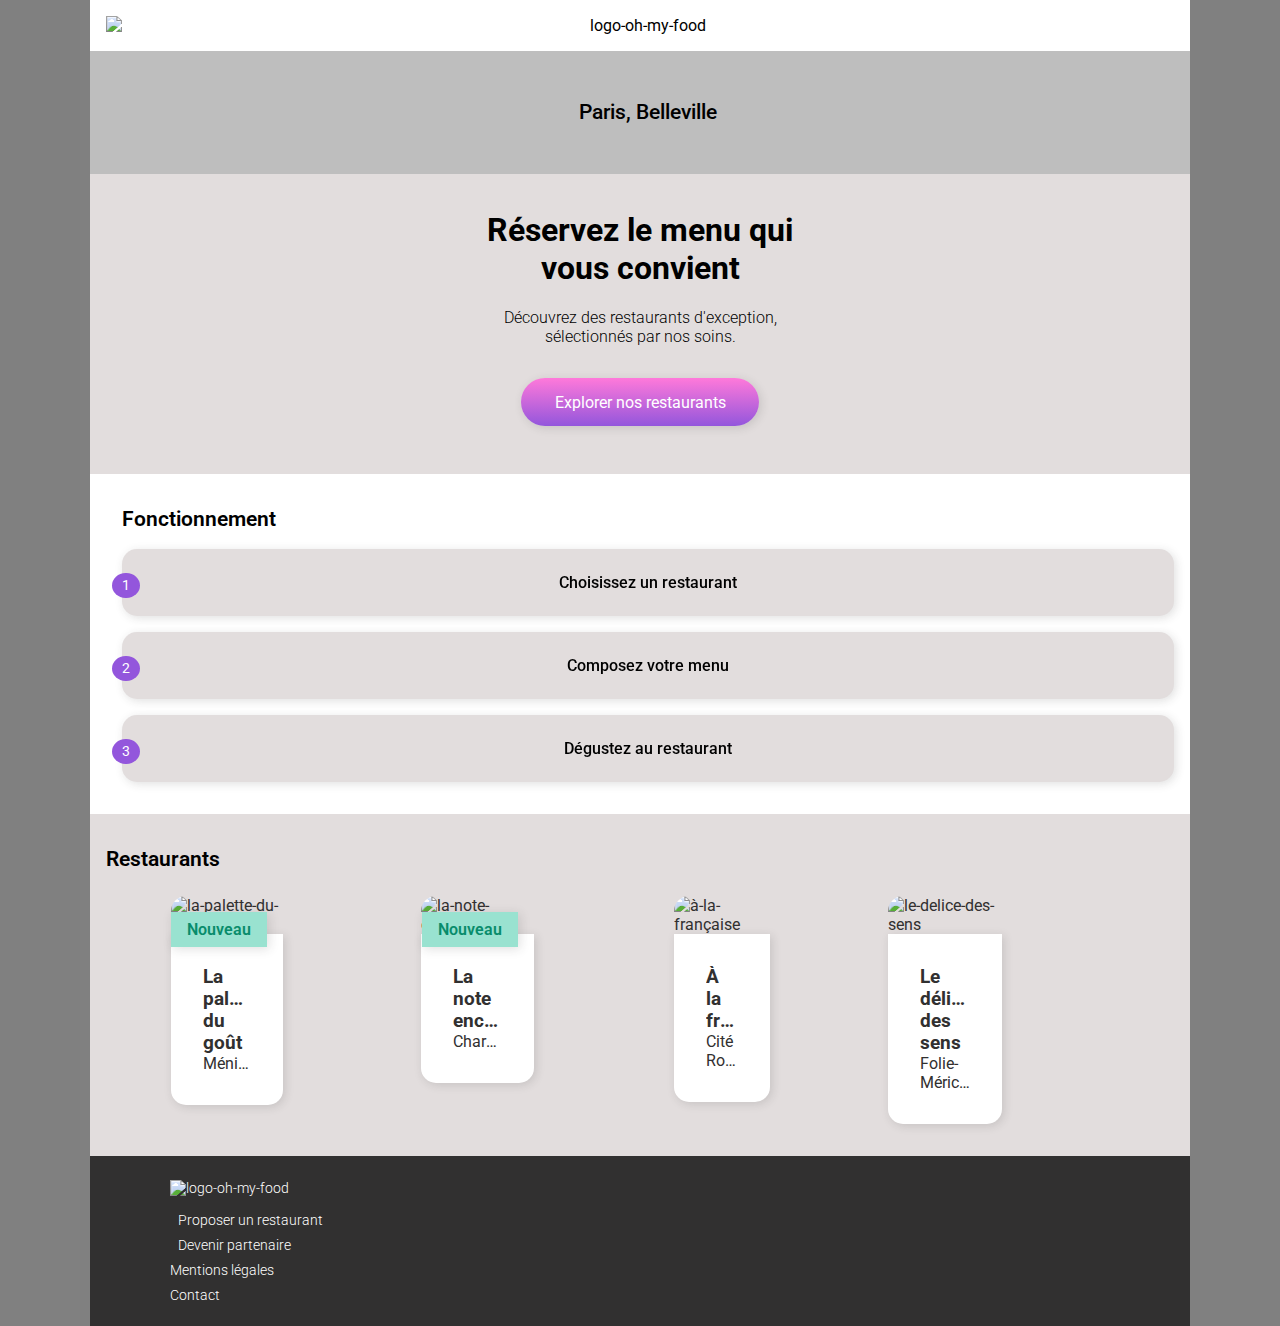
==== commit 2dd485c8: "V 1.25 Rajout du loader" ====
--- a/index.html
+++ b/index.html
@@ -12,9 +12,9 @@
 </head>
 <body>
 
-    <!-- <div class="loading-spinner">
+    <div class="loading-spinner">
         <div class="cercle"></div>
-    </div> -->
+    </div>
 
     <div class="page accueil">
 
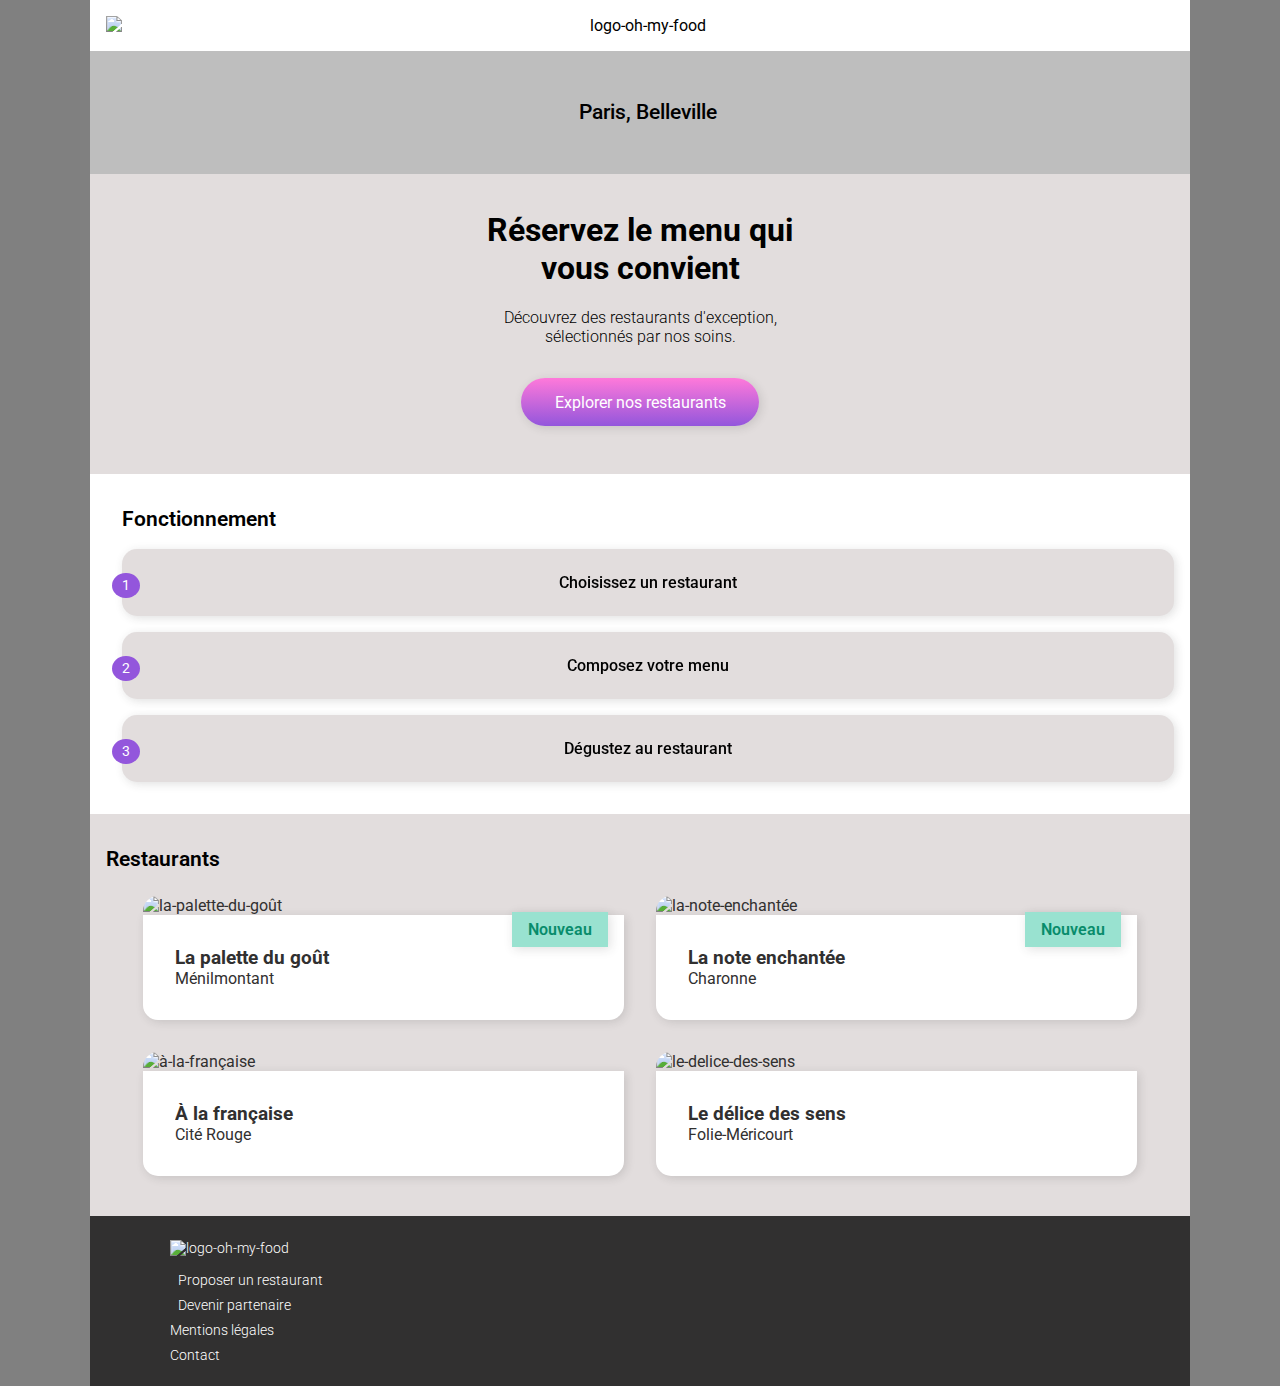
==== commit 44493ec2: "V 1.2.5 Correction de bugs" ====
--- a/index.html
+++ b/index.html
@@ -22,10 +22,7 @@
         <!-- Section header -->
 
         <header>
-
             <img src="images/logo/ohmyfood@2x.svg" alt="logo-oh-my-food">
-
-
         </header>
 
 
@@ -92,10 +89,10 @@
                             <h3>La palette du goût</h3>
                             <p>Ménilmontant</p>
         
-                            <em>
+                            <span>
                                 <i class="far fa-heart"></i>
                                 <i class="fas fa-heart"></i>
-                            </em>
+                            </span>
                         </div>
     
                         
@@ -116,10 +113,10 @@
                             <h3>La note enchantée</h3>
                             <p>Charonne</p>
         
-                            <em>
+                            <span>
                                 <i class="far fa-heart"></i>
                                 <i class="fas fa-heart"></i>
-                            </em>
+                            </span>
                         </div>
         
                     </div>
@@ -137,10 +134,10 @@
                             <h3>À la française</h3>
                             <p>Cité Rouge</p>
         
-                            <em>
+                            <span>
                                 <i class="far fa-heart"></i>
                                 <i class="fas fa-heart"></i>
-                            </em>
+                            </span>
                         </div>
         
                     </div>
@@ -158,10 +155,10 @@
                             <h3>Le délice des sens</h3>
                             <p>Folie-Méricourt</p>
         
-                            <em>
+                            <span>
                                 <i class="far fa-heart"></i>
                                 <i class="fas fa-heart"></i>
-                            </em>
+                            </span>
                         </div>
         
                     </div>
--- a/style.css
+++ b/style.css
@@ -347,11 +347,11 @@
         -ms-flex-pack: center;
             justify-content: center;
   }
-  .accueil .restaurants .liste-restaurants .restaurant-item {
+  .accueil .restaurants .liste-restaurants a {
     width: 45%;
     margin: 0.5rem 1rem;
   }
-  .accueil .restaurants .liste-restaurants .restaurant-item .description-vignette, .accueil .restaurants .liste-restaurants .restaurant-item .page .corps-de-page .plats article .liste-plats a div .description-plat, .page .corps-de-page .plats article .liste-plats a div .accueil .restaurants .liste-restaurants .restaurant-item .description-plat {
+  .accueil .restaurants .liste-restaurants a .restaurant-item .description-vignette, .accueil .restaurants .liste-restaurants .page .corps-de-page .plats article .liste-plats a .restaurant-item div .description-plat, .page .corps-de-page .plats article .liste-plats .accueil .restaurants .liste-restaurants a .restaurant-item div .description-plat, .accueil .restaurants .liste-restaurants .page .corps-de-page .plats article .liste-plats a div .restaurant-item .description-plat, .page .corps-de-page .plats article .liste-plats .accueil .restaurants .liste-restaurants a div .restaurant-item .description-plat {
     padding: 2rem;
   }
 }
@@ -417,7 +417,7 @@
   font-size: 2rem;
 }
 
-.page .corps-de-page .titre em .fa-heart {
+.page .corps-de-page .titre span .fa-heart {
   width: 20px;
   height: 20px;
   top: 0.7rem;
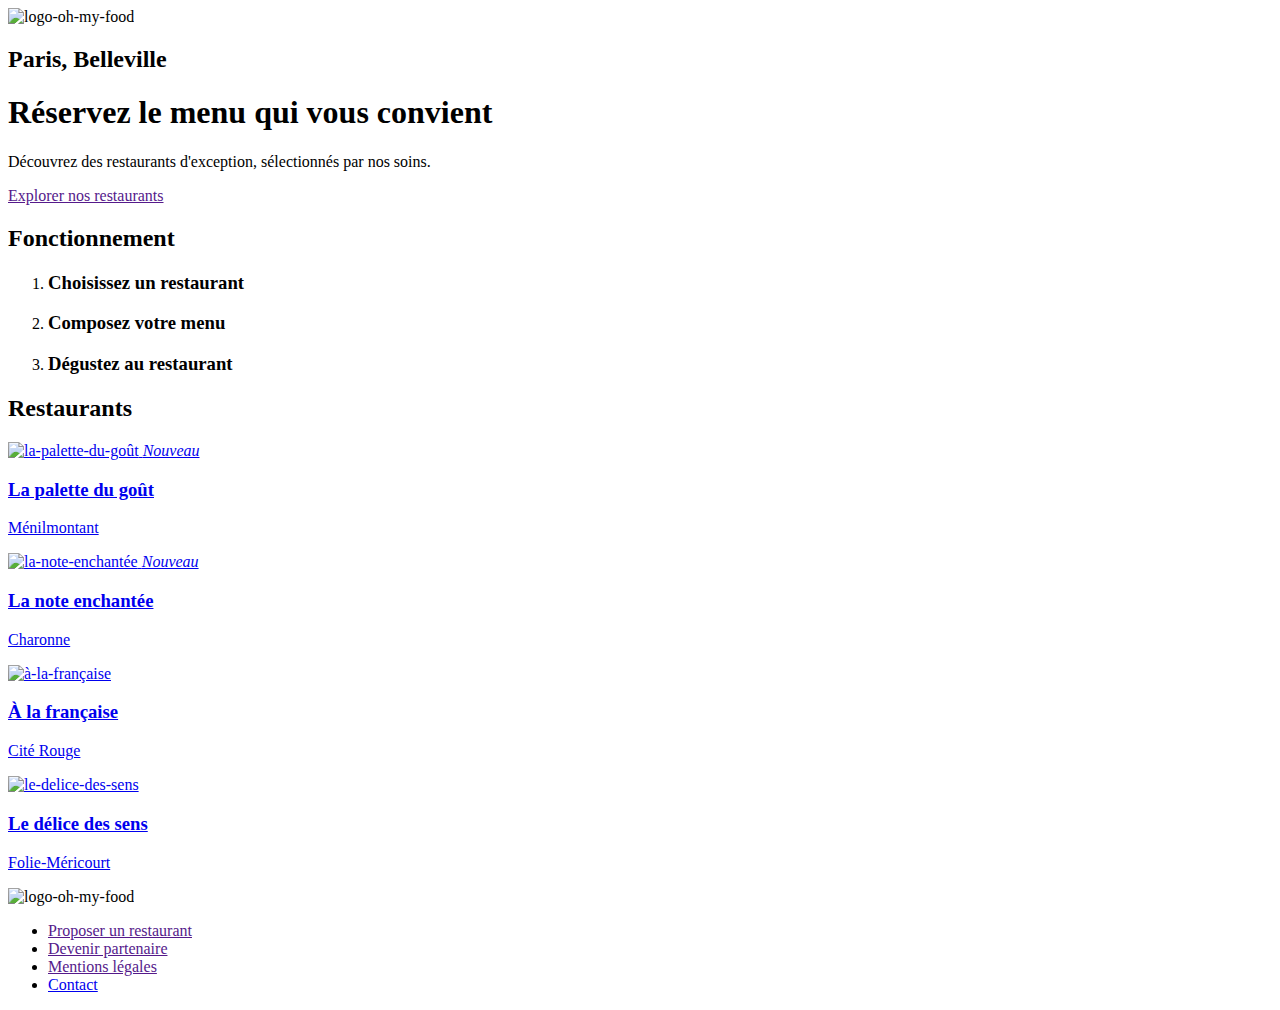
==== commit 28364916: "1.31 Correction de bugs" ====
--- a/index.html
+++ b/index.html
@@ -4,7 +4,7 @@
     <meta charset="UTF-8">
     <meta name="viewport" content="width=device-width, initial-scale=1.0">
     <title>Oh my food</title>
-    <link rel="stylesheet" href="style.css">
+    <link rel="stylesheet" href="assets/css/style.css">
     <script src="https://kit.fontawesome.com/1059b1d5ec.js" crossorigin="anonymous"></script>
     <link href="https://kit-free.fontawesome.com/releases/latest/css/free-v4-shims.min.css" media="all" rel="stylesheet">
     <link href="https://kit-free.fontawesome.com/releases/latest/css/free-v4-font-face.min.css" media="all" rel="stylesheet">
@@ -22,7 +22,7 @@
         <!-- Section header -->
 
         <header>
-            <img src="images/logo/ohmyfood@2x.svg" alt="logo-oh-my-food">
+            <img src="assets/images/logo/ohmyfood@2x.svg" alt="logo-oh-my-food">
         </header>
 
 
@@ -75,11 +75,11 @@
 
             <div class="liste-restaurants">
 
-                <a href="la-palette-du-gout.html">
+                <a href="pages/la-palette-du-gout.html">
     
                     <div class="restaurant-item">
                         
-                        <img src="images/restaurants/jay-wennington-N_Y88TWmGwA-unsplash.jpg" alt="la-palette-du-goût">
+                        <img src="assets/images/restaurants/jay-wennington-N_Y88TWmGwA-unsplash.jpg" alt="la-palette-du-goût">
         
                         <em class="nouveau-bouton">Nouveau</em>
     
@@ -100,11 +100,11 @@
     
                 </a>
     
-                <a href="la-note-enchantee.html">
+                <a href="pages/la-note-enchantee.html">
     
                     <div class="restaurant-item">
                         
-                        <img src="images/restaurants/stil-u2Lp8tXIcjw-unsplash.jpg" alt="la-note-enchantée">
+                        <img src="assets/images/restaurants/stil-u2Lp8tXIcjw-unsplash.jpg" alt="la-note-enchantée">
     
                         <em class="nouveau-bouton">Nouveau</em>
         
@@ -123,11 +123,11 @@
     
                 </a>
     
-                <a href="a-la-française.html">
+                <a href="pages/a-la-française.html">
     
                     <div class="restaurant-item">
                         
-                        <img src="images/restaurants/toa-heftiba-DQKerTsQwi0-unsplash.jpg" alt="à-la-française">
+                        <img src="assets/images/restaurants/toa-heftiba-DQKerTsQwi0-unsplash.jpg" alt="à-la-française">
         
                         <div class="description-vignette">
         
@@ -144,11 +144,11 @@
     
                 </a>
     
-                <a href="le-delice-des-sens.html">
+                <a href="pages/le-delice-des-sens.html">
     
                     <div class="restaurant-item">
                         
-                        <img src="images/restaurants/louis-hansel-shotsoflouis-qNBGVyOCY8Q-unsplash.jpg" alt="le-delice-des-sens">
+                        <img src="assets/images/restaurants/louis-hansel-shotsoflouis-qNBGVyOCY8Q-unsplash.jpg" alt="le-delice-des-sens">
         
                         <div class="description-vignette">
         
@@ -175,7 +175,7 @@
         <!-- Section footer -->
 
         <footer>
-            <img src="images/logo/ohmyfood.png" alt="logo-oh-my-food" class="logo-footer">
+            <img src="assets/images/logo/ohmyfood@2x.svg" alt="logo-oh-my-food" class="logo-footer">
             <ul>
                 <li><a href=""><i class="fas fa-utensils"></i>Proposer un restaurant</a></li>
                 <li><a href=""><i class="fas fa-hands-helping"></i>Devenir partenaire</a></li>
